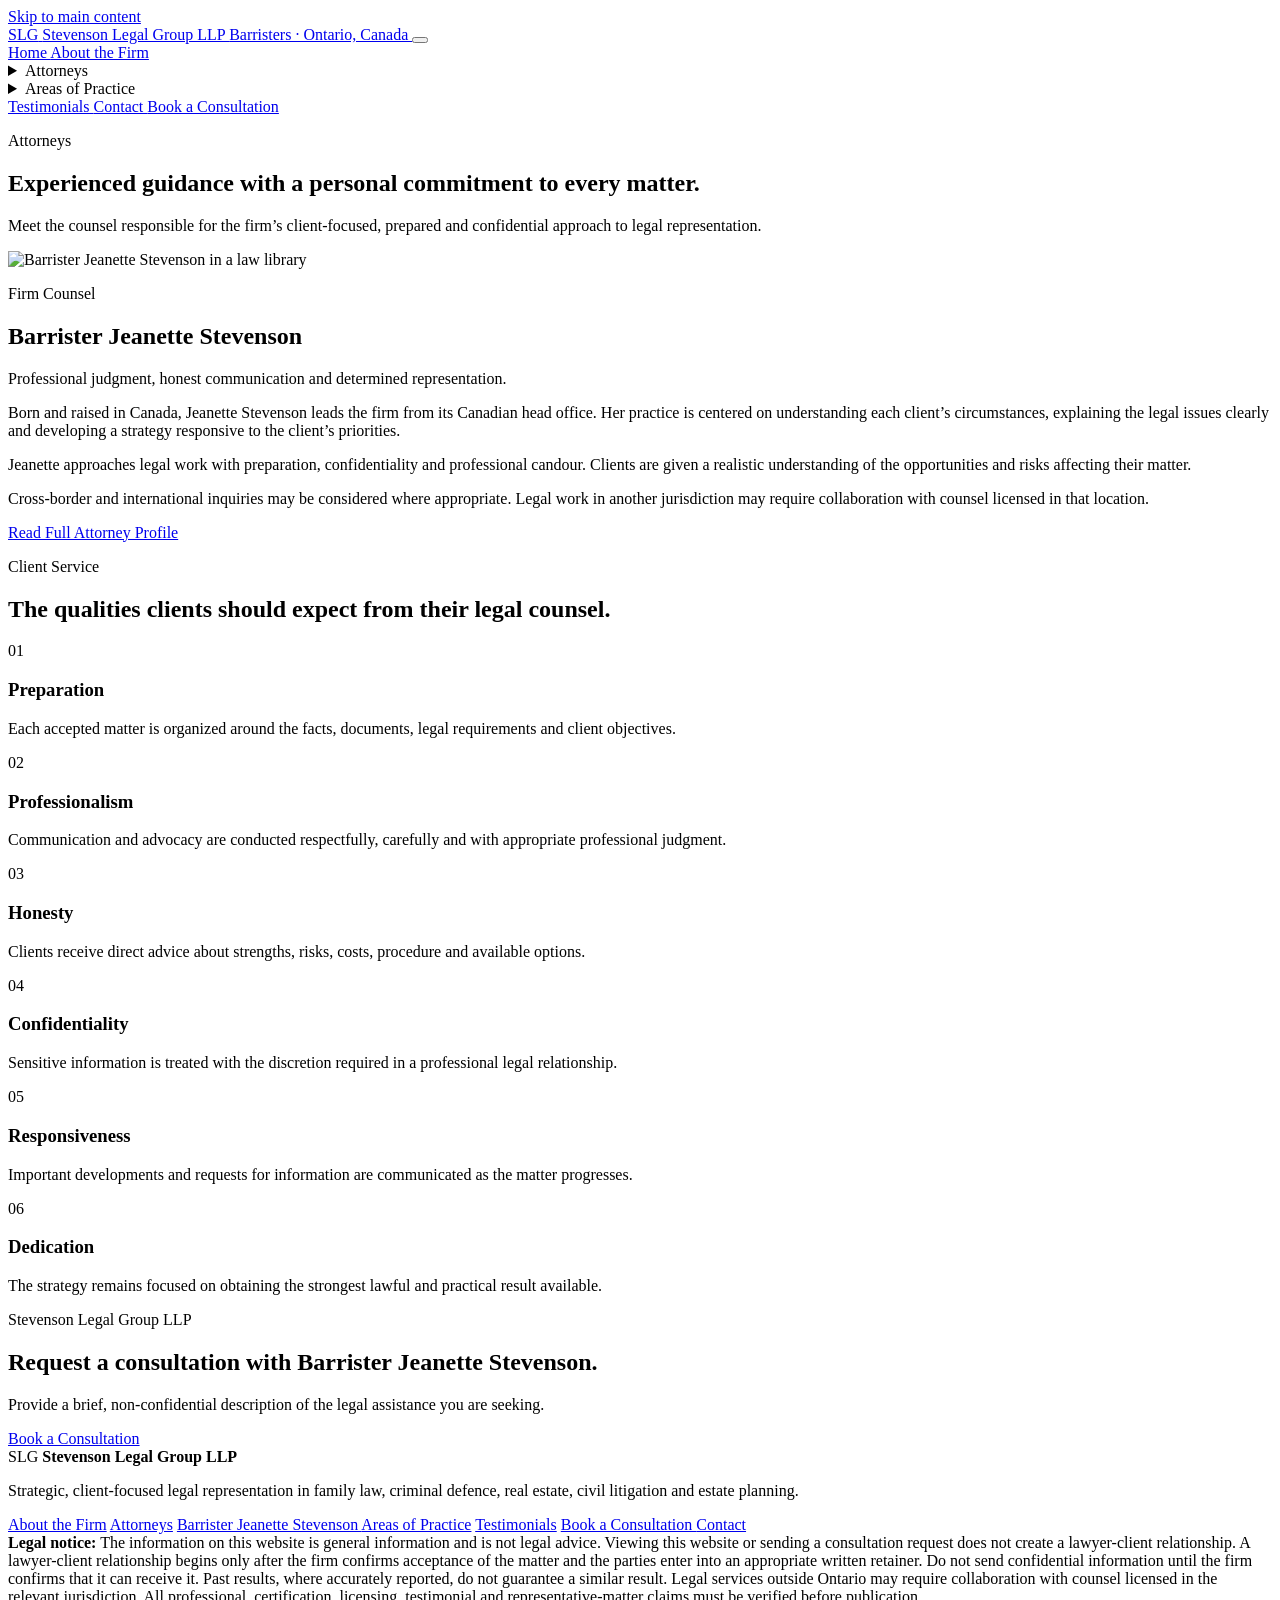
==== attorneys.html @ b1e8b7df "Add files via upload" ====
<!DOCTYPE html>
<html lang="en-CA">
<head>
    <meta charset="UTF-8">

    <meta
        name="viewport"
        content="width=device-width, initial-scale=1, viewport-fit=cover"
    >

    <meta
        name="description"
        content="Meet Barrister Jeanette Stevenson of Stevenson Legal Group LLP in Ontario, Canada."
    >

    <meta name="theme-color" content="#f4f1eb">

    <title>
        Attorneys | Stevenson Legal Group LLP
    </title>

    <link rel="preconnect" href="https://fonts.googleapis.com">
    <link
        rel="preconnect"
        href="https://fonts.gstatic.com"
        crossorigin
    >

    <link
        href="https://fonts.googleapis.com/css2?family=Libre+Baskerville:wght@400;700&family=Source+Sans+3:wght@400;500;600;700&display=swap"
        rel="stylesheet"
    >

    <link
        rel="stylesheet"
        href="assets/subpages.css"
    >

    <script
        src="assets/subpages.js"
        defer
    ></script>
</head>

<body data-page="attorneys">
    <a class="skip-link" href="#main-content">
        Skip to main content
    </a>

    
        <header class="site-header" id="top">
            <div class="container header-inner">
                <a
                    class="brand"
                    href="index.html#home"
                    aria-label="Stevenson Legal Group LLP home"
                >
                    <span class="brand-mark" aria-hidden="true">SLG</span>

                    <span class="brand-copy">
                        <span class="brand-name">
                            Stevenson Legal Group LLP
                        </span>

                        <span class="brand-type">
                            Barristers · Ontario, Canada
                        </span>
                    </span>
                </a>

                <button
                    class="menu-toggle"
                    type="button"
                    aria-label="Open navigation"
                    aria-controls="primary-navigation"
                    aria-expanded="false"
                >
                    <span
                        class="menu-toggle-lines"
                        aria-hidden="true"
                    ></span>
                </button>

                <nav
                    class="primary-nav"
                    id="primary-navigation"
                    aria-label="Primary navigation"
                >
                    <a
                        class="nav-link"
                        href="index.html#home"
                    >
                        Home
                    </a>

                    <a
                        class="nav-link"
                        href="about.html"
                        
                    >
                        About the Firm
                    </a>

                    <details
                        class="nav-dropdown is-active"
                    >
                        <summary>Attorneys</summary>

                        <div class="dropdown-menu">
                            <a href="attorneys.html">
                                Attorneys Overview
                            </a>

                            <a href="jeanette-stevenson.html">
                                Barrister Jeanette Stevenson
                            </a>
                        </div>
                    </details>

                    <details
                        class="nav-dropdown"
                    >
                        <summary>Areas of Practice</summary>

                        <div class="dropdown-menu dropdown-menu--wide">
                            <a href="practice-areas.html">
                                All Practice Areas
                            </a>

                            
                <a href="family-marriage-law.html">
                    Family &amp; Marriage Law
                </a>
            
                <a href="criminal-defence.html">
                    Criminal Defence
                </a>
            
                <a href="real-estate-property-law.html">
                    Real Estate &amp; Property Law
                </a>
            
                <a href="civil-litigation.html">
                    Civil Litigation
                </a>
            
                <a href="estate-planning.html">
                    Estate Planning
                </a>
            
                        </div>
                    </details>

                    <a
                        class="nav-link"
                        href="testimonials.html"
                        
                    >
                        Testimonials
                    </a>

                    <a
                        class="nav-link"
                        href="contact.html"
                        
                    >
                        Contact
                    </a>

                    <a
                        class="button header-cta"
                        href="consultation.html"
                    >
                        Book a Consultation
                    </a>
                </nav>
            </div>
        </header>
    

    <main id="main-content">
        <section
            class="subhero"
            style="--hero-image: url('assets/jeanette-desk.jpg');"
        >
            <div class="subhero-overlay" aria-hidden="true"></div>

            <div class="container subhero-inner">
                <div class="subhero-content">
                    <p class="hero-eyebrow">
                        Attorneys
                    </p>

                    <h1>Experienced guidance with a personal commitment to every matter.</h1>

                    <p class="subhero-intro">
                        Meet the counsel responsible for the firm’s client-focused, prepared and confidential approach to legal representation.
                    </p>
                </div>
            </div>
        </section>

        
        <section class="section section--light">
            <div class="container attorney-overview">
                <div class="attorney-overview-image reveal">
                    <img
                        src="assets/jeanette-library.jpg"
                        alt="Barrister Jeanette Stevenson in a law library"
                    >
                </div>

                <article class="prose attorney-overview-copy reveal">
                    <p class="eyebrow">Firm Counsel</p>

                    <h2 class="section-title">
                        Barrister Jeanette Stevenson
                    </h2>

                    <p class="lead">
                        Professional judgment, honest communication and
                        determined representation.
                    </p>

                    <p>
                        Born and raised in Canada, Jeanette Stevenson leads the
                        firm from its Canadian head office. Her practice is
                        centered on understanding each client’s circumstances,
                        explaining the legal issues clearly and developing a
                        strategy responsive to the client’s priorities.
                    </p>

                    <p>
                        Jeanette approaches legal work with preparation,
                        confidentiality and professional candour. Clients are
                        given a realistic understanding of the opportunities and
                        risks affecting their matter.
                    </p>

                    <p>
                        Cross-border and international inquiries may be considered
                        where appropriate. Legal work in another jurisdiction may
                        require collaboration with counsel licensed in that
                        location.
                    </p>

                    <a
                        class="button"
                        href="jeanette-stevenson.html"
                    >
                        Read Full Attorney Profile
                    </a>
                </article>
            </div>
        </section>

        <section class="section section--white">
            <div class="container">
                <div class="section-heading reveal">
                    <p class="eyebrow">Client Service</p>

                    <h2 class="section-title">
                        The qualities clients should expect from their legal counsel.
                    </h2>
                </div>

                
        <div class="feature-grid">
            
                        <article class="feature-card reveal">
                            <span class="feature-number">
                                01
                            </span>

                            <h3>Preparation</h3>

                            <p>Each accepted matter is organized around the facts, documents, legal requirements and client objectives.</p>
                        </article>
                    
                        <article class="feature-card reveal">
                            <span class="feature-number">
                                02
                            </span>

                            <h3>Professionalism</h3>

                            <p>Communication and advocacy are conducted respectfully, carefully and with appropriate professional judgment.</p>
                        </article>
                    
                        <article class="feature-card reveal">
                            <span class="feature-number">
                                03
                            </span>

                            <h3>Honesty</h3>

                            <p>Clients receive direct advice about strengths, risks, costs, procedure and available options.</p>
                        </article>
                    
                        <article class="feature-card reveal">
                            <span class="feature-number">
                                04
                            </span>

                            <h3>Confidentiality</h3>

                            <p>Sensitive information is treated with the discretion required in a professional legal relationship.</p>
                        </article>
                    
                        <article class="feature-card reveal">
                            <span class="feature-number">
                                05
                            </span>

                            <h3>Responsiveness</h3>

                            <p>Important developments and requests for information are communicated as the matter progresses.</p>
                        </article>
                    
                        <article class="feature-card reveal">
                            <span class="feature-number">
                                06
                            </span>

                            <h3>Dedication</h3>

                            <p>The strategy remains focused on obtaining the strongest lawful and practical result available.</p>
                        </article>
                    
        </div>
    
            </div>
        </section>

        
        <section class="page-cta">
            <div class="container page-cta-inner">
                <div>
                    <p class="page-cta-label">
                        Stevenson Legal Group LLP
                    </p>

                    <h2>Request a consultation with Barrister Jeanette Stevenson.</h2>

                    <p>Provide a brief, non-confidential description of the legal assistance you are seeking.</p>
                </div>

                <a
                    class="button button--light"
                    href="consultation.html"
                >
                    Book a Consultation
                </a>
            </div>
        </section>
    
    
    </main>

    
        <footer class="site-footer">
            <div class="container">
                <div class="footer-top">
                    <div>
                        <div class="footer-brand">
                            <span
                                class="brand-mark"
                                aria-hidden="true"
                            >
                                SLG
                            </span>

                            <strong>
                                Stevenson Legal Group LLP
                            </strong>
                        </div>

                        <p class="footer-description">
                            Strategic, client-focused legal representation in
                            family law, criminal defence, real estate, civil
                            litigation and estate planning.
                        </p>
                    </div>

                    <nav
                        class="footer-links"
                        aria-label="Footer navigation"
                    >
                        <a href="about.html">About the Firm</a>
                        <a href="attorneys.html">Attorneys</a>
                        <a href="jeanette-stevenson.html">
                            Barrister Jeanette Stevenson
                        </a>
                        <a href="practice-areas.html">Areas of Practice</a>
                        <a href="testimonials.html">Testimonials</a>
                        <a href="consultation.html">
                            Book a Consultation
                        </a>
                        <a href="contact.html">Contact</a>
                    </nav>
                </div>

                <div class="footer-disclaimer">
                    <strong>Legal notice:</strong>
                    The information on this website is general information and
                    is not legal advice. Viewing this website or sending a
                    consultation request does not create a lawyer-client
                    relationship. A lawyer-client relationship begins only
                    after the firm confirms acceptance of the matter and the
                    parties enter into an appropriate written retainer. Do not
                    send confidential information until the firm confirms that
                    it can receive it. Past results, where accurately reported,
                    do not guarantee a similar result. Legal services outside
                    Ontario may require collaboration with counsel licensed in
                    the relevant jurisdiction. All professional,
                    certification, licensing, testimonial and
                    representative-matter claims must be verified before
                    publication.
                </div>

                <div class="footer-bottom">
                    <span>
                        © <span data-current-year></span>
                        Stevenson Legal Group LLP. All rights reserved.
                    </span>

                    <a class="back-to-top" href="#top">
                        Back to top ↑
                    </a>
                </div>
            </div>
        </footer>

        <div
            class="toast"
            id="toast"
            role="status"
            aria-live="polite"
            aria-atomic="true"
        ></div>
    
</body>
</html>
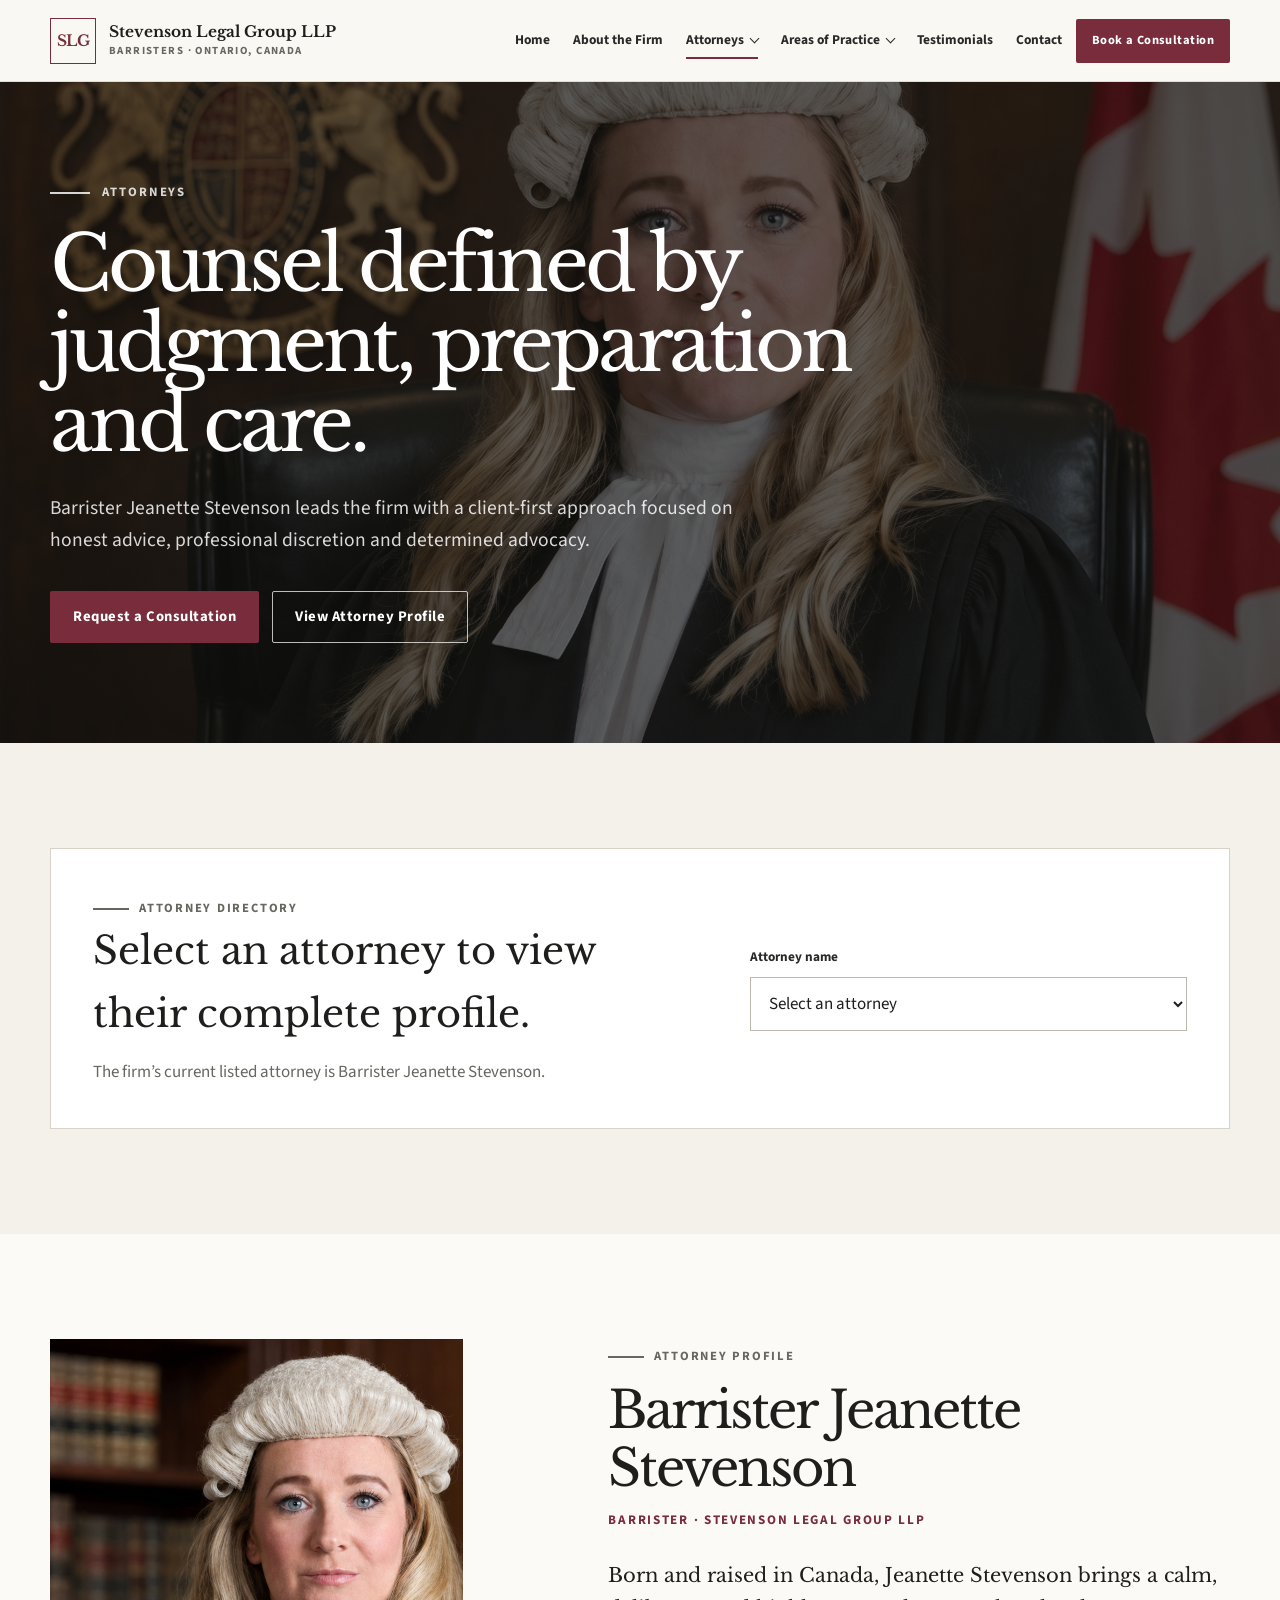
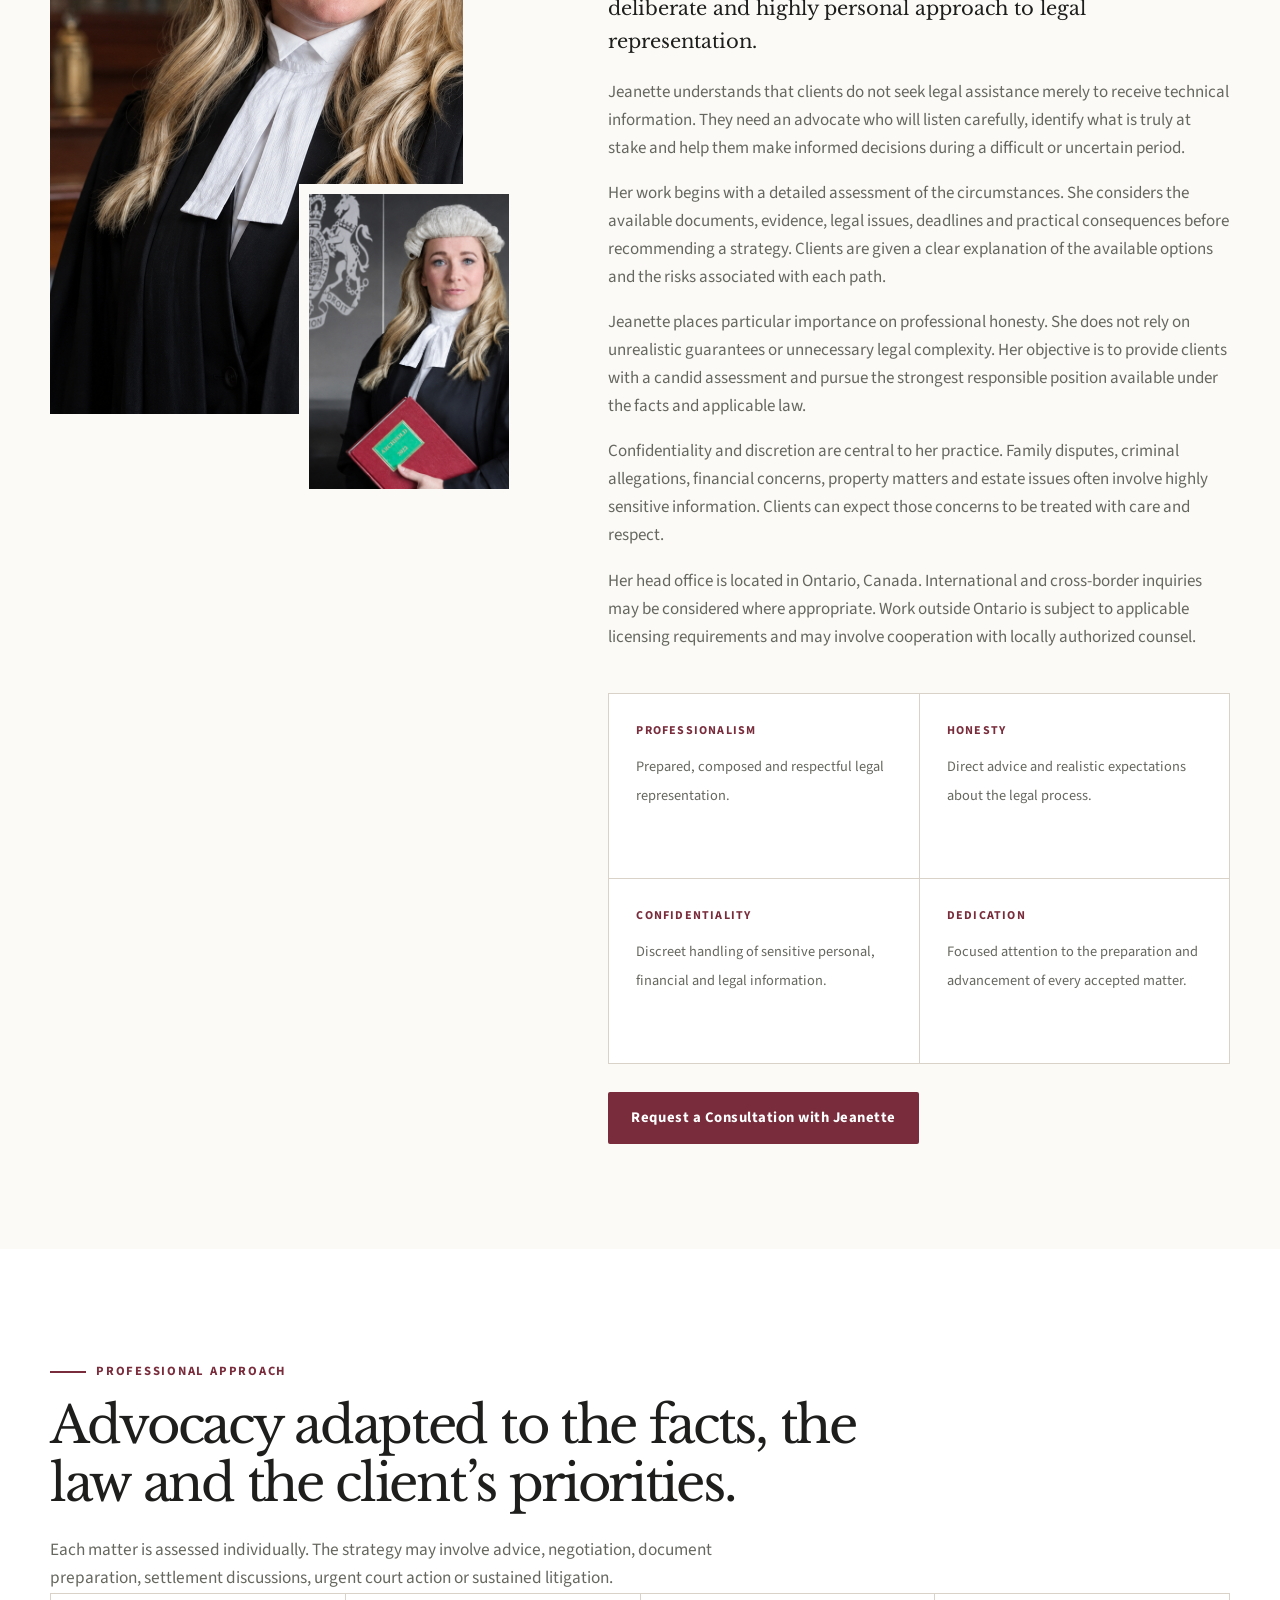
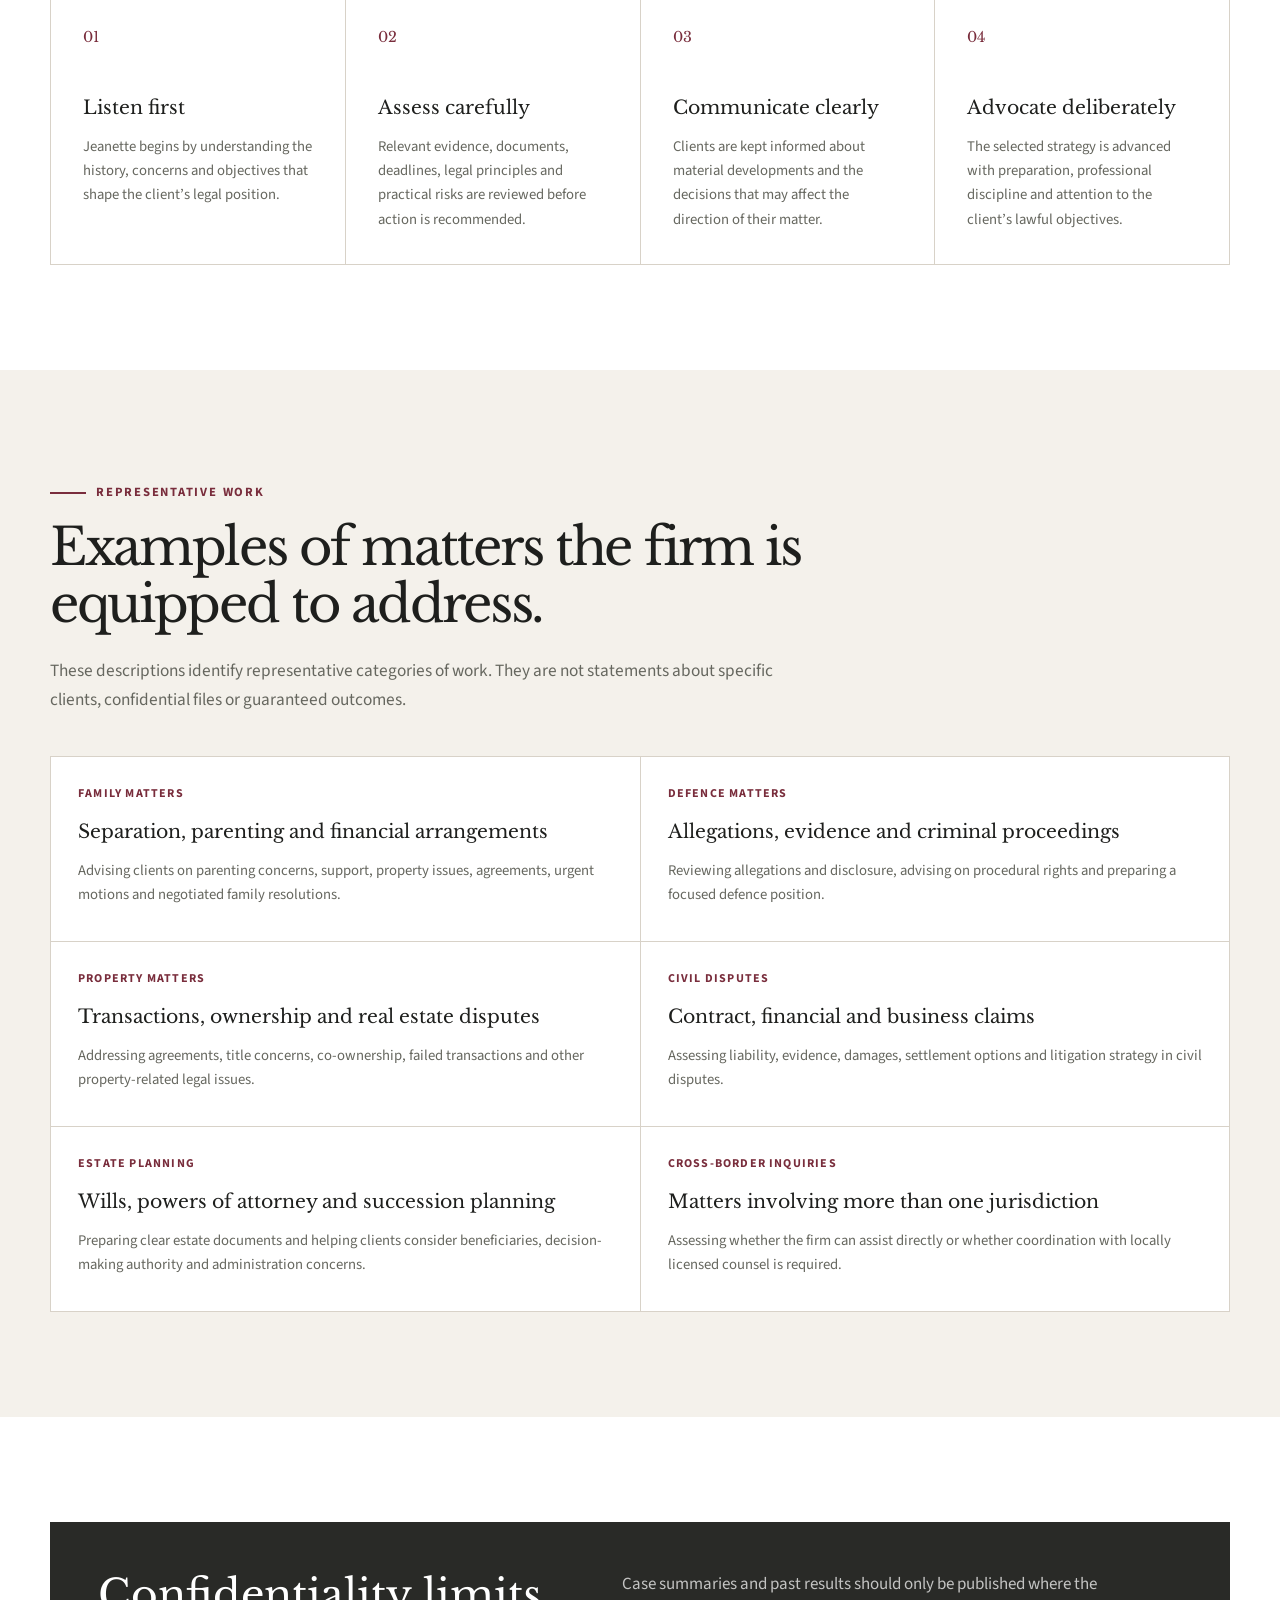
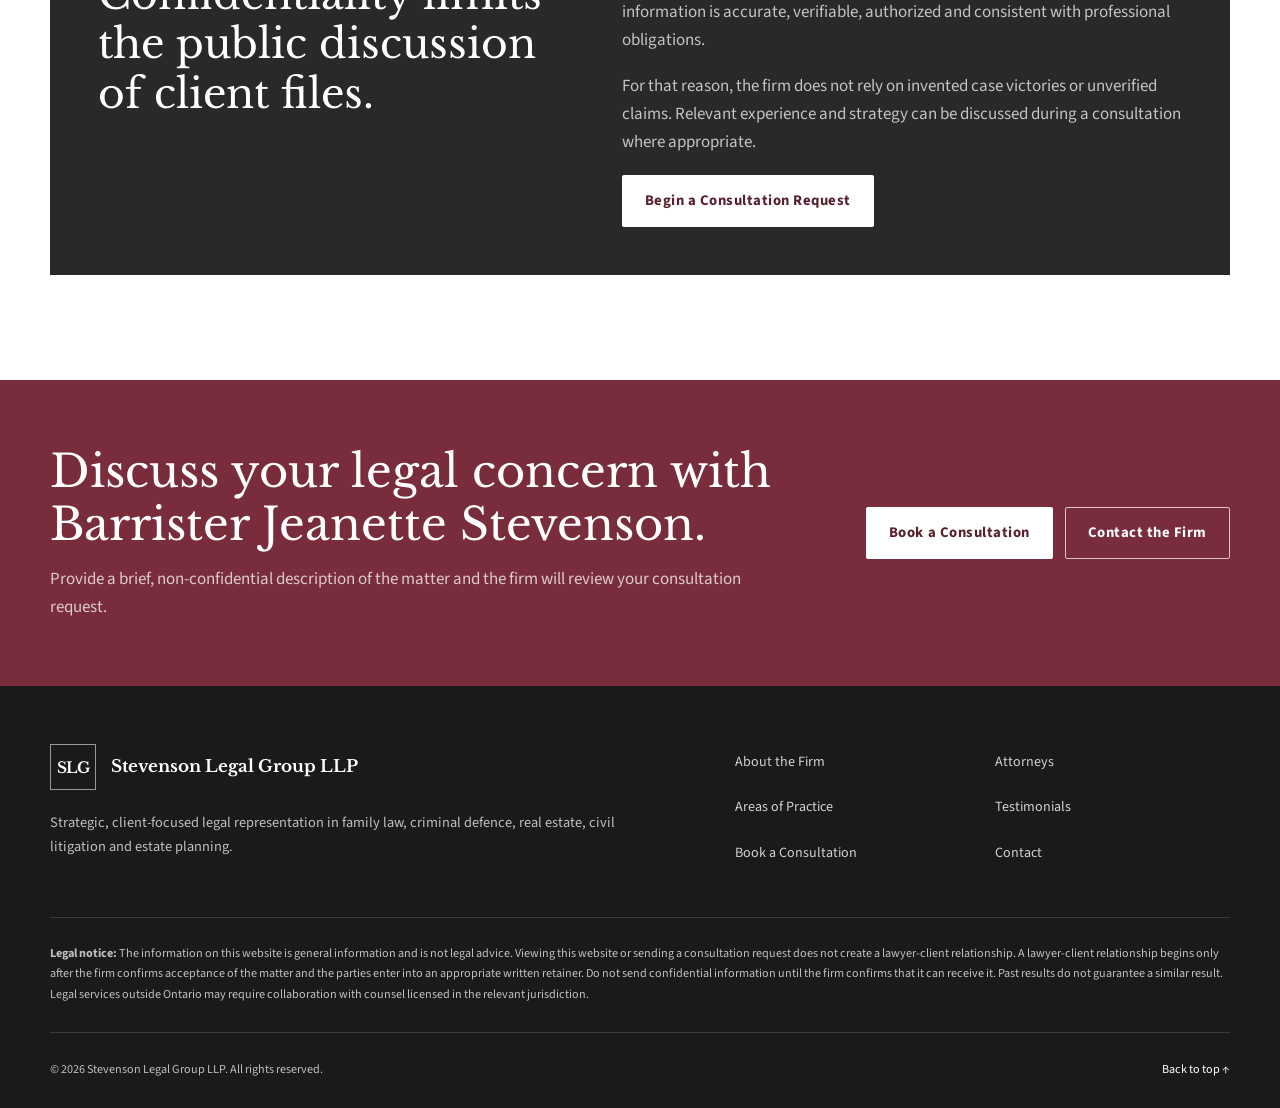
==== commit 0e290785: "Add files via upload" ====
--- a/attorneys.html
+++ b/attorneys.html
@@ -1,443 +1,484 @@
-<!DOCTYPE html>
-<html lang="en-CA">
-<head>
-    <meta charset="UTF-8">
-
-    <meta
-        name="viewport"
-        content="width=device-width, initial-scale=1, viewport-fit=cover"
-    >
-
-    <meta
-        name="description"
-        content="Meet Barrister Jeanette Stevenson of Stevenson Legal Group LLP in Ontario, Canada."
-    >
-
-    <meta name="theme-color" content="#f4f1eb">
-
-    <title>
-        Attorneys | Stevenson Legal Group LLP
-    </title>
-
-    <link rel="preconnect" href="https://fonts.googleapis.com">
-    <link
-        rel="preconnect"
-        href="https://fonts.gstatic.com"
-        crossorigin
-    >
-
-    <link
-        href="https://fonts.googleapis.com/css2?family=Libre+Baskerville:wght@400;700&family=Source+Sans+3:wght@400;500;600;700&display=swap"
-        rel="stylesheet"
-    >
-
-    <link
-        rel="stylesheet"
-        href="assets/subpages.css"
-    >
-
-    <script
-        src="assets/subpages.js"
-        defer
-    ></script>
-</head>
-
-<body data-page="attorneys">
-    <a class="skip-link" href="#main-content">
-        Skip to main content
-    </a>
-
-    
-        <header class="site-header" id="top">
-            <div class="container header-inner">
-                <a
-                    class="brand"
-                    href="index.html#home"
-                    aria-label="Stevenson Legal Group LLP home"
-                >
-                    <span class="brand-mark" aria-hidden="true">SLG</span>
-
-                    <span class="brand-copy">
-                        <span class="brand-name">
-                            Stevenson Legal Group LLP
-                        </span>
-
-                        <span class="brand-type">
-                            Barristers · Ontario, Canada
-                        </span>
-                    </span>
-                </a>
-
-                <button
-                    class="menu-toggle"
-                    type="button"
-                    aria-label="Open navigation"
-                    aria-controls="primary-navigation"
-                    aria-expanded="false"
-                >
-                    <span
-                        class="menu-toggle-lines"
-                        aria-hidden="true"
-                    ></span>
-                </button>
-
-                <nav
-                    class="primary-nav"
-                    id="primary-navigation"
-                    aria-label="Primary navigation"
-                >
-                    <a
-                        class="nav-link"
-                        href="index.html#home"
-                    >
-                        Home
-                    </a>
-
-                    <a
-                        class="nav-link"
-                        href="about.html"
-                        
-                    >
-                        About the Firm
-                    </a>
-
-                    <details
-                        class="nav-dropdown is-active"
-                    >
-                        <summary>Attorneys</summary>
-
-                        <div class="dropdown-menu">
-                            <a href="attorneys.html">
-                                Attorneys Overview
-                            </a>
-
-                            <a href="jeanette-stevenson.html">
-                                Barrister Jeanette Stevenson
-                            </a>
-                        </div>
-                    </details>
-
-                    <details
-                        class="nav-dropdown"
-                    >
-                        <summary>Areas of Practice</summary>
-
-                        <div class="dropdown-menu dropdown-menu--wide">
-                            <a href="practice-areas.html">
-                                All Practice Areas
-                            </a>
-
-                            
-                <a href="family-marriage-law.html">
-                    Family &amp; Marriage Law
-                </a>
-            
-                <a href="criminal-defence.html">
-                    Criminal Defence
-                </a>
-            
-                <a href="real-estate-property-law.html">
-                    Real Estate &amp; Property Law
-                </a>
-            
-                <a href="civil-litigation.html">
-                    Civil Litigation
-                </a>
-            
-                <a href="estate-planning.html">
-                    Estate Planning
-                </a>
-            
-                        </div>
-                    </details>
-
-                    <a
-                        class="nav-link"
-                        href="testimonials.html"
-                        
-                    >
-                        Testimonials
-                    </a>
-
-                    <a
-                        class="nav-link"
-                        href="contact.html"
-                        
-                    >
-                        Contact
-                    </a>
-
-                    <a
-                        class="button header-cta"
-                        href="consultation.html"
-                    >
-                        Book a Consultation
-                    </a>
-                </nav>
-            </div>
-        </header>
-    
-
-    <main id="main-content">
-        <section
-            class="subhero"
-            style="--hero-image: url('assets/jeanette-desk.jpg');"
-        >
-            <div class="subhero-overlay" aria-hidden="true"></div>
-
-            <div class="container subhero-inner">
-                <div class="subhero-content">
-                    <p class="hero-eyebrow">
-                        Attorneys
-                    </p>
-
-                    <h1>Experienced guidance with a personal commitment to every matter.</h1>
-
-                    <p class="subhero-intro">
-                        Meet the counsel responsible for the firm’s client-focused, prepared and confidential approach to legal representation.
-                    </p>
-                </div>
-            </div>
-        </section>
-
-        
-        <section class="section section--light">
-            <div class="container attorney-overview">
-                <div class="attorney-overview-image reveal">
-                    <img
-                        src="assets/jeanette-library.jpg"
-                        alt="Barrister Jeanette Stevenson in a law library"
-                    >
-                </div>
-
-                <article class="prose attorney-overview-copy reveal">
-                    <p class="eyebrow">Firm Counsel</p>
-
-                    <h2 class="section-title">
-                        Barrister Jeanette Stevenson
-                    </h2>
-
-                    <p class="lead">
-                        Professional judgment, honest communication and
-                        determined representation.
-                    </p>
-
-                    <p>
-                        Born and raised in Canada, Jeanette Stevenson leads the
-                        firm from its Canadian head office. Her practice is
-                        centered on understanding each client’s circumstances,
-                        explaining the legal issues clearly and developing a
-                        strategy responsive to the client’s priorities.
-                    </p>
-
-                    <p>
-                        Jeanette approaches legal work with preparation,
-                        confidentiality and professional candour. Clients are
-                        given a realistic understanding of the opportunities and
-                        risks affecting their matter.
-                    </p>
-
-                    <p>
-                        Cross-border and international inquiries may be considered
-                        where appropriate. Legal work in another jurisdiction may
-                        require collaboration with counsel licensed in that
-                        location.
-                    </p>
-
-                    <a
-                        class="button"
-                        href="jeanette-stevenson.html"
-                    >
-                        Read Full Attorney Profile
-                    </a>
-                </article>
-            </div>
-        </section>
-
-        <section class="section section--white">
-            <div class="container">
-                <div class="section-heading reveal">
-                    <p class="eyebrow">Client Service</p>
-
-                    <h2 class="section-title">
-                        The qualities clients should expect from their legal counsel.
-                    </h2>
-                </div>
-
-                
-        <div class="feature-grid">
-            
-                        <article class="feature-card reveal">
-                            <span class="feature-number">
-                                01
-                            </span>
-
-                            <h3>Preparation</h3>
-
-                            <p>Each accepted matter is organized around the facts, documents, legal requirements and client objectives.</p>
-                        </article>
-                    
-                        <article class="feature-card reveal">
-                            <span class="feature-number">
-                                02
-                            </span>
-
-                            <h3>Professionalism</h3>
-
-                            <p>Communication and advocacy are conducted respectfully, carefully and with appropriate professional judgment.</p>
-                        </article>
-                    
-                        <article class="feature-card reveal">
-                            <span class="feature-number">
-                                03
-                            </span>
-
-                            <h3>Honesty</h3>
-
-                            <p>Clients receive direct advice about strengths, risks, costs, procedure and available options.</p>
-                        </article>
-                    
-                        <article class="feature-card reveal">
-                            <span class="feature-number">
-                                04
-                            </span>
-
-                            <h3>Confidentiality</h3>
-
-                            <p>Sensitive information is treated with the discretion required in a professional legal relationship.</p>
-                        </article>
-                    
-                        <article class="feature-card reveal">
-                            <span class="feature-number">
-                                05
-                            </span>
-
-                            <h3>Responsiveness</h3>
-
-                            <p>Important developments and requests for information are communicated as the matter progresses.</p>
-                        </article>
-                    
-                        <article class="feature-card reveal">
-                            <span class="feature-number">
-                                06
-                            </span>
-
-                            <h3>Dedication</h3>
-
-                            <p>The strategy remains focused on obtaining the strongest lawful and practical result available.</p>
-                        </article>
-                    
-        </div>
-    
-            </div>
-        </section>
-
-        
-        <section class="page-cta">
-            <div class="container page-cta-inner">
-                <div>
-                    <p class="page-cta-label">
-                        Stevenson Legal Group LLP
-                    </p>
-
-                    <h2>Request a consultation with Barrister Jeanette Stevenson.</h2>
-
-                    <p>Provide a brief, non-confidential description of the legal assistance you are seeking.</p>
-                </div>
-
-                <a
-                    class="button button--light"
-                    href="consultation.html"
-                >
-                    Book a Consultation
-                </a>
-            </div>
-        </section>
-    
-    
-    </main>
-
-    
-        <footer class="site-footer">
-            <div class="container">
-                <div class="footer-top">
-                    <div>
-                        <div class="footer-brand">
-                            <span
-                                class="brand-mark"
-                                aria-hidden="true"
-                            >
-                                SLG
-                            </span>
-
-                            <strong>
-                                Stevenson Legal Group LLP
-                            </strong>
-                        </div>
-
-                        <p class="footer-description">
-                            Strategic, client-focused legal representation in
-                            family law, criminal defence, real estate, civil
-                            litigation and estate planning.
-                        </p>
-                    </div>
-
-                    <nav
-                        class="footer-links"
-                        aria-label="Footer navigation"
-                    >
-                        <a href="about.html">About the Firm</a>
-                        <a href="attorneys.html">Attorneys</a>
-                        <a href="jeanette-stevenson.html">
-                            Barrister Jeanette Stevenson
-                        </a>
-                        <a href="practice-areas.html">Areas of Practice</a>
-                        <a href="testimonials.html">Testimonials</a>
-                        <a href="consultation.html">
-                            Book a Consultation
-                        </a>
-                        <a href="contact.html">Contact</a>
-                    </nav>
-                </div>
-
-                <div class="footer-disclaimer">
-                    <strong>Legal notice:</strong>
-                    The information on this website is general information and
-                    is not legal advice. Viewing this website or sending a
-                    consultation request does not create a lawyer-client
-                    relationship. A lawyer-client relationship begins only
-                    after the firm confirms acceptance of the matter and the
-                    parties enter into an appropriate written retainer. Do not
-                    send confidential information until the firm confirms that
-                    it can receive it. Past results, where accurately reported,
-                    do not guarantee a similar result. Legal services outside
-                    Ontario may require collaboration with counsel licensed in
-                    the relevant jurisdiction. All professional,
-                    certification, licensing, testimonial and
-                    representative-matter claims must be verified before
-                    publication.
-                </div>
-
-                <div class="footer-bottom">
-                    <span>
-                        © <span data-current-year></span>
-                        Stevenson Legal Group LLP. All rights reserved.
-                    </span>
-
-                    <a class="back-to-top" href="#top">
-                        Back to top ↑
-                    </a>
-                </div>
-            </div>
-        </footer>
-
-        <div
-            class="toast"
-            id="toast"
-            role="status"
-            aria-live="polite"
-            aria-atomic="true"
-        ></div>
-    
-</body>
-</html>
+<!DOCTYPE html>
+<html lang="en-CA">
+<head>
+    <meta charset="UTF-8">
+
+    <meta
+        name="viewport"
+        content="width=device-width, initial-scale=1, viewport-fit=cover"
+    >
+
+    <meta
+        name="description"
+        content="Learn about Barrister Jeanette Stevenson, her professional approach and her work through Stevenson Legal Group LLP."
+    >
+
+    <meta name="theme-color" content="#f4f1eb">
+
+    <title>
+        Attorneys | Stevenson Legal Group LLP
+    </title>
+
+    <link rel="preconnect" href="https://fonts.googleapis.com">
+    <link rel="preconnect" href="https://fonts.gstatic.com" crossorigin>
+
+    <link
+        href="https://fonts.googleapis.com/css2?family=Libre+Baskerville:wght@400;700&family=Source+Sans+3:wght@400;500;600;700&display=swap"
+        rel="stylesheet"
+    >
+
+    <link rel="stylesheet" href="assets/pages.css">
+    <script src="assets/pages.js" defer></script>
+</head>
+
+<body>
+    <a class="skip-link" href="#main-content">
+        Skip to main content
+    </a>
+
+    <site-header active="attorneys"></site-header>
+
+    <main id="main-content">
+        <section
+            class="page-hero page-hero--attorneys"
+            aria-labelledby="page-title"
+        >
+            <div class="container page-hero__inner">
+                <div class="page-hero__content">
+                    <p class="page-hero__kicker">
+                        Attorneys
+                    </p>
+
+                    <h1 id="page-title">
+                        Counsel defined by judgment, preparation and care.
+                    </h1>
+
+                    <p class="page-hero__description">
+                        Barrister Jeanette Stevenson leads the firm with a
+                        client-first approach focused on honest advice,
+                        professional discretion and determined advocacy.
+                    </p>
+
+                    <div class="page-hero__actions">
+                        <a
+                            class="button"
+                            href="consultation.html"
+                        >
+                            Request a Consultation
+                        </a>
+
+                        <a
+                            class="button button--outline"
+                            href="#jeanette-stevenson"
+                        >
+                            View Attorney Profile
+                        </a>
+                    </div>
+                </div>
+            </div>
+        </section>
+
+        <section class="section section--paper">
+            <div class="container">
+                <div class="directory-panel reveal">
+                    <div>
+                        <p class="eyebrow">Attorney Directory</p>
+
+                        <h2>
+                            Select an attorney to view their complete profile.
+                        </h2>
+
+                        <p>
+                            The firm’s current listed attorney is Barrister
+                            Jeanette Stevenson.
+                        </p>
+                    </div>
+
+                    <div class="directory-field">
+                        <label for="attorney-directory">
+                            Attorney name
+                        </label>
+
+                        <select id="attorney-directory">
+                            <option value="">
+                                Select an attorney
+                            </option>
+
+                            <option value="#jeanette-stevenson">
+                                Barrister Jeanette Stevenson
+                            </option>
+                        </select>
+                    </div>
+                </div>
+            </div>
+        </section>
+
+        <section
+            class="section section--light"
+            id="jeanette-stevenson"
+        >
+            <div class="container attorney-profile">
+                <div class="attorney-portrait reveal">
+                    <img
+                        class="attorney-portrait__main"
+                        src="assets/jeanette-library.jpg"
+                        alt="Barrister Jeanette Stevenson in a law library"
+                    >
+
+                    <img
+                        class="attorney-portrait__secondary"
+                        src="assets/jeanette-archbold.jpg"
+                        alt="Barrister Jeanette Stevenson holding a legal reference book"
+                        loading="lazy"
+                    >
+                </div>
+
+                <article class="attorney-copy reveal">
+                    <p class="eyebrow">Attorney Profile</p>
+
+                    <h2 class="attorney-name">
+                        Barrister Jeanette Stevenson
+                    </h2>
+
+                    <span class="attorney-title">
+                        Barrister · Stevenson Legal Group LLP
+                    </span>
+
+                    <p class="lead">
+                        Born and raised in Canada, Jeanette Stevenson brings a
+                        calm, deliberate and highly personal approach to legal
+                        representation.
+                    </p>
+
+                    <p>
+                        Jeanette understands that clients do not seek legal
+                        assistance merely to receive technical information.
+                        They need an advocate who will listen carefully,
+                        identify what is truly at stake and help them make
+                        informed decisions during a difficult or uncertain
+                        period.
+                    </p>
+
+                    <p>
+                        Her work begins with a detailed assessment of the
+                        circumstances. She considers the available documents,
+                        evidence, legal issues, deadlines and practical
+                        consequences before recommending a strategy. Clients
+                        are given a clear explanation of the available options
+                        and the risks associated with each path.
+                    </p>
+
+                    <p>
+                        Jeanette places particular importance on professional
+                        honesty. She does not rely on unrealistic guarantees
+                        or unnecessary legal complexity. Her objective is to
+                        provide clients with a candid assessment and pursue
+                        the strongest responsible position available under
+                        the facts and applicable law.
+                    </p>
+
+                    <p>
+                        Confidentiality and discretion are central to her
+                        practice. Family disputes, criminal allegations,
+                        financial concerns, property matters and estate issues
+                        often involve highly sensitive information. Clients
+                        can expect those concerns to be treated with care and
+                        respect.
+                    </p>
+
+                    <p>
+                        Her head office is located in Ontario, Canada.
+                        International and cross-border inquiries may be
+                        considered where appropriate. Work outside Ontario is
+                        subject to applicable licensing requirements and may
+                        involve cooperation with locally authorized counsel.
+                    </p>
+
+                    <div class="value-grid">
+                        <div class="value-card">
+                            <strong>Professionalism</strong>
+
+                            <span>
+                                Prepared, composed and respectful legal
+                                representation.
+                            </span>
+                        </div>
+
+                        <div class="value-card">
+                            <strong>Honesty</strong>
+
+                            <span>
+                                Direct advice and realistic expectations about
+                                the legal process.
+                            </span>
+                        </div>
+
+                        <div class="value-card">
+                            <strong>Confidentiality</strong>
+
+                            <span>
+                                Discreet handling of sensitive personal,
+                                financial and legal information.
+                            </span>
+                        </div>
+
+                        <div class="value-card">
+                            <strong>Dedication</strong>
+
+                            <span>
+                                Focused attention to the preparation and
+                                advancement of every accepted matter.
+                            </span>
+                        </div>
+                    </div>
+
+                    <a
+                        class="button"
+                        href="consultation.html"
+                    >
+                        Request a Consultation with Jeanette
+                    </a>
+                </article>
+            </div>
+        </section>
+
+        <section class="section section--white">
+            <div class="container">
+                <p class="eyebrow">Professional Approach</p>
+
+                <h2 class="section-title">
+                    Advocacy adapted to the facts, the law and the client’s
+                    priorities.
+                </h2>
+
+                <p class="section-intro">
+                    Each matter is assessed individually. The strategy may
+                    involve advice, negotiation, document preparation,
+                    settlement discussions, urgent court action or sustained
+                    litigation.
+                </p>
+
+                <div class="feature-grid">
+                    <article class="feature-card reveal">
+                        <span class="feature-card__number">01</span>
+
+                        <h3>Listen first</h3>
+
+                        <p>
+                            Jeanette begins by understanding the history,
+                            concerns and objectives that shape the client’s
+                            legal position.
+                        </p>
+                    </article>
+
+                    <article class="feature-card reveal">
+                        <span class="feature-card__number">02</span>
+
+                        <h3>Assess carefully</h3>
+
+                        <p>
+                            Relevant evidence, documents, deadlines, legal
+                            principles and practical risks are reviewed before
+                            action is recommended.
+                        </p>
+                    </article>
+
+                    <article class="feature-card reveal">
+                        <span class="feature-card__number">03</span>
+
+                        <h3>Communicate clearly</h3>
+
+                        <p>
+                            Clients are kept informed about material
+                            developments and the decisions that may affect the
+                            direction of their matter.
+                        </p>
+                    </article>
+
+                    <article class="feature-card reveal">
+                        <span class="feature-card__number">04</span>
+
+                        <h3>Advocate deliberately</h3>
+
+                        <p>
+                            The selected strategy is advanced with preparation,
+                            professional discipline and attention to the
+                            client’s lawful objectives.
+                        </p>
+                    </article>
+                </div>
+            </div>
+        </section>
+
+        <section class="section section--paper">
+            <div class="container">
+                <p class="eyebrow">Representative Work</p>
+
+                <h2 class="section-title">
+                    Examples of matters the firm is equipped to address.
+                </h2>
+
+                <p class="section-intro">
+                    These descriptions identify representative categories of
+                    work. They are not statements about specific clients,
+                    confidential files or guaranteed outcomes.
+                </p>
+
+                <div class="matter-grid">
+                    <article class="matter-card reveal">
+                        <span>Family Matters</span>
+
+                        <h3>
+                            Separation, parenting and financial arrangements
+                        </h3>
+
+                        <p>
+                            Advising clients on parenting concerns, support,
+                            property issues, agreements, urgent motions and
+                            negotiated family resolutions.
+                        </p>
+                    </article>
+
+                    <article class="matter-card reveal">
+                        <span>Defence Matters</span>
+
+                        <h3>
+                            Allegations, evidence and criminal proceedings
+                        </h3>
+
+                        <p>
+                            Reviewing allegations and disclosure, advising on
+                            procedural rights and preparing a focused defence
+                            position.
+                        </p>
+                    </article>
+
+                    <article class="matter-card reveal">
+                        <span>Property Matters</span>
+
+                        <h3>
+                            Transactions, ownership and real estate disputes
+                        </h3>
+
+                        <p>
+                            Addressing agreements, title concerns,
+                            co-ownership, failed transactions and other
+                            property-related legal issues.
+                        </p>
+                    </article>
+
+                    <article class="matter-card reveal">
+                        <span>Civil Disputes</span>
+
+                        <h3>
+                            Contract, financial and business claims
+                        </h3>
+
+                        <p>
+                            Assessing liability, evidence, damages, settlement
+                            options and litigation strategy in civil disputes.
+                        </p>
+                    </article>
+
+                    <article class="matter-card reveal">
+                        <span>Estate Planning</span>
+
+                        <h3>
+                            Wills, powers of attorney and succession planning
+                        </h3>
+
+                        <p>
+                            Preparing clear estate documents and helping
+                            clients consider beneficiaries, decision-making
+                            authority and administration concerns.
+                        </p>
+                    </article>
+
+                    <article class="matter-card reveal">
+                        <span>Cross-Border Inquiries</span>
+
+                        <h3>
+                            Matters involving more than one jurisdiction
+                        </h3>
+
+                        <p>
+                            Assessing whether the firm can assist directly or
+                            whether coordination with locally licensed counsel
+                            is required.
+                        </p>
+                    </article>
+                </div>
+            </div>
+        </section>
+
+        <section class="section section--white">
+            <div class="container">
+                <div class="professional-note reveal">
+                    <h2>
+                        Confidentiality limits the public discussion of client
+                        files.
+                    </h2>
+
+                    <div>
+                        <p>
+                            Case summaries and past results should only be
+                            published where the information is accurate,
+                            verifiable, authorized and consistent with
+                            professional obligations.
+                        </p>
+
+                        <p>
+                            For that reason, the firm does not rely on
+                            invented case victories or unverified claims.
+                            Relevant experience and strategy can be discussed
+                            during a consultation where appropriate.
+                        </p>
+
+                        <a
+                            class="button button--light"
+                            href="consultation.html"
+                        >
+                            Begin a Consultation Request
+                        </a>
+                    </div>
+                </div>
+            </div>
+        </section>
+
+        <section class="section page-cta">
+            <div class="container page-cta__layout">
+                <div>
+                    <h2>
+                        Discuss your legal concern with Barrister Jeanette
+                        Stevenson.
+                    </h2>
+
+                    <p>
+                        Provide a brief, non-confidential description of the
+                        matter and the firm will review your consultation
+                        request.
+                    </p>
+                </div>
+
+                <div class="page-cta__actions">
+                    <a
+                        class="button button--light"
+                        href="consultation.html"
+                    >
+                        Book a Consultation
+                    </a>
+
+                    <a
+                        class="button button--outline"
+                        href="contact.html"
+                    >
+                        Contact the Firm
+                    </a>
+                </div>
+            </div>
+        </section>
+    </main>
+
+    <site-footer></site-footer>
+</body>
+</html>
--- a/assets/pages.css
+++ b/assets/pages.css
@@ -0,0 +1,2375 @@
+:root {
+    --paper: #f4f1eb;
+    --paper-light: #fbfaf7;
+    --white: #ffffff;
+    --ink: #1e1f1d;
+    --charcoal: #292a27;
+    --charcoal-soft: #383935;
+    --muted: #66675f;
+    --stone: #d8d2c8;
+    --stone-light: #e9e4dc;
+    --burgundy: #792d3c;
+    --burgundy-dark: #58202c;
+    --focus: #b34b5f;
+    --header-height: 82px;
+    --container: 1180px;
+    --serif: "Libre Baskerville", Georgia, serif;
+    --sans: "Source Sans 3", Arial, sans-serif;
+}
+
+*,
+*::before,
+*::after {
+    box-sizing: border-box;
+}
+
+html {
+    scroll-behavior: smooth;
+    scroll-padding-top: calc(var(--header-height) + 20px);
+}
+
+body {
+    margin: 0;
+    background: var(--paper);
+    color: var(--ink);
+    font-family: var(--sans);
+    font-size: 17px;
+    line-height: 1.65;
+    text-rendering: optimizeLegibility;
+    -webkit-font-smoothing: antialiased;
+}
+
+body.menu-open {
+    overflow: hidden;
+}
+
+img {
+    display: block;
+    max-width: 100%;
+}
+
+button,
+input,
+select,
+textarea {
+    font: inherit;
+}
+
+button,
+summary,
+a {
+    -webkit-tap-highlight-color: transparent;
+}
+
+button {
+    cursor: pointer;
+}
+
+a {
+    color: inherit;
+}
+
+::selection {
+    background: var(--burgundy);
+    color: var(--white);
+}
+
+:focus-visible {
+    outline: 3px solid var(--focus);
+    outline-offset: 4px;
+}
+
+.skip-link {
+    position: fixed;
+    top: 12px;
+    left: 12px;
+    z-index: 5000;
+    padding: 10px 16px;
+    background: var(--white);
+    color: var(--ink);
+    border: 2px solid var(--burgundy);
+    transform: translateY(-160%);
+    transition: transform 180ms ease;
+}
+
+.skip-link:focus {
+    transform: translateY(0);
+}
+
+.container {
+    width: min(calc(100% - 40px), var(--container));
+    margin-inline: auto;
+}
+
+.section {
+    padding: 105px 0;
+}
+
+.section--light {
+    background: var(--paper-light);
+}
+
+.section--white {
+    background: var(--white);
+}
+
+.section--paper {
+    background: var(--paper);
+}
+
+.eyebrow {
+    display: inline-flex;
+    align-items: center;
+    gap: 10px;
+    margin: 0 0 18px;
+    color: var(--burgundy);
+    font-size: 0.79rem;
+    font-weight: 700;
+    letter-spacing: 0.14em;
+    line-height: 1.2;
+    text-transform: uppercase;
+}
+
+.eyebrow::before {
+    width: 36px;
+    height: 2px;
+    background: currentColor;
+    content: "";
+}
+
+.section-title {
+    max-width: 850px;
+    margin: 0;
+    font-family: var(--serif);
+    font-size: clamp(2.15rem, 4vw, 4.1rem);
+    font-weight: 400;
+    letter-spacing: -0.045em;
+    line-height: 1.12;
+}
+
+.section-intro {
+    max-width: 750px;
+    margin: 24px 0 0;
+    color: var(--muted);
+    font-size: 1.08rem;
+}
+
+.section-heading {
+    margin-bottom: 55px;
+}
+
+.button {
+    display: inline-flex;
+    min-height: 52px;
+    align-items: center;
+    justify-content: center;
+    gap: 10px;
+    padding: 13px 22px;
+    border: 1px solid transparent;
+    border-radius: 2px;
+    background: var(--burgundy);
+    color: var(--white);
+    font-size: 0.92rem;
+    font-weight: 700;
+    letter-spacing: 0.035em;
+    line-height: 1.2;
+    text-align: center;
+    text-decoration: none;
+    transition:
+        background-color 180ms ease,
+        border-color 180ms ease,
+        color 180ms ease,
+        transform 180ms ease;
+}
+
+.button:hover {
+    background: var(--burgundy-dark);
+    transform: translateY(-2px);
+}
+
+.button--light {
+    background: var(--white);
+    color: var(--burgundy-dark);
+}
+
+.button--light:hover {
+    background: var(--paper);
+    color: var(--burgundy-dark);
+}
+
+.button--dark {
+    background: var(--charcoal);
+    color: var(--white);
+}
+
+.button--dark:hover {
+    background: #111210;
+}
+
+.text-link {
+    display: inline-flex;
+    align-items: center;
+    gap: 8px;
+    color: var(--burgundy);
+    font-weight: 700;
+    text-decoration: none;
+}
+
+.text-link::after {
+    content: "→";
+    transition: transform 180ms ease;
+}
+
+.text-link:hover::after {
+    transform: translateX(4px);
+}
+
+/* Header */
+
+.site-header {
+    position: fixed;
+    inset: 0 0 auto;
+    z-index: 1000;
+    height: var(--header-height);
+    background: rgba(250, 248, 243, 0.97);
+    border-bottom: 1px solid rgba(30, 31, 29, 0.12);
+}
+
+.header-inner {
+    display: flex;
+    height: 100%;
+    align-items: center;
+    justify-content: space-between;
+    gap: 30px;
+}
+
+.brand {
+    display: inline-flex;
+    min-width: 250px;
+    align-items: center;
+    gap: 13px;
+    color: var(--ink);
+    text-decoration: none;
+}
+
+.brand-mark {
+    display: grid;
+    width: 46px;
+    height: 46px;
+    flex: 0 0 auto;
+    place-items: center;
+    border: 1px solid var(--burgundy);
+    color: var(--burgundy);
+    font-family: var(--serif);
+    font-size: 0.95rem;
+    font-weight: 700;
+    letter-spacing: -0.06em;
+}
+
+.brand-copy {
+    display: grid;
+    line-height: 1.1;
+}
+
+.brand-name {
+    font-family: var(--serif);
+    font-size: 0.96rem;
+    font-weight: 700;
+}
+
+.brand-type {
+    margin-top: 5px;
+    color: var(--muted);
+    font-size: 0.68rem;
+    font-weight: 700;
+    letter-spacing: 0.13em;
+    text-transform: uppercase;
+}
+
+.primary-nav {
+    display: flex;
+    align-items: center;
+    gap: 5px;
+}
+
+.nav-link,
+.nav-dropdown > summary {
+    position: relative;
+    display: flex;
+    min-height: 44px;
+    align-items: center;
+    gap: 7px;
+    padding: 10px 9px;
+    border: 0;
+    color: var(--charcoal);
+    font-size: 0.84rem;
+    font-weight: 700;
+    line-height: 1.2;
+    text-decoration: none;
+    white-space: nowrap;
+    list-style: none;
+}
+
+.nav-link::after,
+.nav-dropdown.is-active > summary::before {
+    position: absolute;
+    right: 9px;
+    bottom: 4px;
+    left: 9px;
+    height: 2px;
+    background: var(--burgundy);
+    content: "";
+    transform: scaleX(0);
+    transform-origin: left;
+    transition: transform 180ms ease;
+}
+
+.nav-link:hover::after,
+.nav-link.is-active::after,
+.nav-dropdown.is-active > summary::before {
+    transform: scaleX(1);
+}
+
+.nav-dropdown {
+    position: relative;
+}
+
+.nav-dropdown > summary {
+    cursor: pointer;
+}
+
+.nav-dropdown > summary::-webkit-details-marker {
+    display: none;
+}
+
+.nav-dropdown > summary::after {
+    width: 7px;
+    height: 7px;
+    margin-top: -4px;
+    border-right: 1.5px solid currentColor;
+    border-bottom: 1.5px solid currentColor;
+    content: "";
+    transform: rotate(45deg);
+    transition: transform 180ms ease;
+}
+
+.nav-dropdown[open] > summary::after {
+    margin-top: 4px;
+    transform: rotate(225deg);
+}
+
+.dropdown-menu {
+    position: absolute;
+    top: calc(100% + 10px);
+    left: 0;
+    width: 290px;
+    padding: 10px;
+    background: var(--white);
+    border: 1px solid var(--stone);
+    box-shadow: 0 20px 45px rgba(25, 25, 23, 0.14);
+}
+
+.dropdown-menu--wide {
+    width: 320px;
+}
+
+.dropdown-menu a {
+    display: block;
+    padding: 12px 13px;
+    border-bottom: 1px solid var(--stone-light);
+    color: var(--ink);
+    font-size: 0.9rem;
+    font-weight: 600;
+    line-height: 1.35;
+    text-decoration: none;
+}
+
+.dropdown-menu a:last-child {
+    border-bottom: 0;
+}
+
+.dropdown-menu a:hover {
+    background: var(--paper);
+    color: var(--burgundy);
+}
+
+.header-cta {
+    min-height: 44px;
+    padding: 11px 15px;
+    font-size: 0.78rem;
+}
+
+.menu-toggle {
+    display: none;
+    width: 46px;
+    height: 46px;
+    place-items: center;
+    padding: 0;
+    border: 1px solid var(--stone);
+    background: transparent;
+    color: var(--ink);
+}
+
+.menu-toggle-lines,
+.menu-toggle-lines::before,
+.menu-toggle-lines::after {
+    display: block;
+    width: 21px;
+    height: 2px;
+    background: currentColor;
+    content: "";
+    transition: transform 180ms ease;
+}
+
+.menu-toggle-lines {
+    position: relative;
+}
+
+.menu-toggle-lines::before {
+    position: absolute;
+    top: -7px;
+}
+
+.menu-toggle-lines::after {
+    position: absolute;
+    top: 7px;
+}
+
+.menu-toggle[aria-expanded="true"] .menu-toggle-lines {
+    background: transparent;
+}
+
+.menu-toggle[aria-expanded="true"] .menu-toggle-lines::before {
+    transform: translateY(7px) rotate(45deg);
+}
+
+.menu-toggle[aria-expanded="true"] .menu-toggle-lines::after {
+    transform: translateY(-7px) rotate(-45deg);
+}
+
+/* Interior hero */
+
+.subhero {
+    position: relative;
+    min-height: 610px;
+    margin-top: var(--header-height);
+    overflow: hidden;
+    background: var(--charcoal);
+    color: var(--white);
+}
+
+.subhero::before {
+    position: absolute;
+    inset: 0;
+    background-image: var(--hero-image);
+    background-position: center;
+    background-size: cover;
+    content: "";
+}
+
+.subhero-overlay {
+    position: absolute;
+    inset: 0;
+    background: rgba(23, 24, 22, 0.68);
+}
+
+.subhero-inner {
+    position: relative;
+    z-index: 2;
+    display: flex;
+    min-height: 610px;
+    align-items: flex-end;
+    padding-top: 120px;
+    padding-bottom: 85px;
+}
+
+.subhero-content {
+    max-width: 910px;
+}
+
+.hero-eyebrow {
+    display: flex;
+    align-items: center;
+    gap: 12px;
+    margin: 0 0 22px;
+    color: rgba(255, 255, 255, 0.82);
+    font-size: 0.82rem;
+    font-weight: 700;
+    letter-spacing: 0.16em;
+    text-transform: uppercase;
+}
+
+.hero-eyebrow::before {
+    width: 40px;
+    height: 2px;
+    background: var(--white);
+    content: "";
+}
+
+.subhero h1 {
+    margin: 0;
+    font-family: var(--serif);
+    font-size: clamp(2.9rem, 6.5vw, 6rem);
+    font-weight: 400;
+    letter-spacing: -0.055em;
+    line-height: 1.04;
+}
+
+.subhero-intro {
+    max-width: 760px;
+    margin: 28px 0 0;
+    color: rgba(255, 255, 255, 0.84);
+    font-size: clamp(1.03rem, 2vw, 1.25rem);
+}
+
+/* Main content */
+
+.content-split,
+.profile-layout,
+.attorney-overview,
+.practice-detail-layout,
+.consultation-page-layout,
+.contact-page-layout {
+    display: grid;
+    grid-template-columns: minmax(0, 0.92fr) minmax(0, 1.08fr);
+    align-items: start;
+    gap: clamp(50px, 8vw, 100px);
+}
+
+.content-image img {
+    width: 100%;
+    min-height: 650px;
+    object-fit: cover;
+}
+
+.prose p {
+    color: var(--muted);
+}
+
+.prose .lead {
+    color: var(--ink);
+    font-family: var(--serif);
+    font-size: 1.25rem;
+    line-height: 1.72;
+}
+
+.prose > .button {
+    margin-top: 18px;
+}
+
+.profile-role {
+    color: var(--burgundy) !important;
+    font-size: 0.82rem;
+    font-weight: 700;
+    letter-spacing: 0.13em;
+    text-transform: uppercase;
+}
+
+.feature-grid {
+    display: grid;
+    grid-template-columns: repeat(3, 1fr);
+    border-top: 1px solid var(--stone);
+    border-left: 1px solid var(--stone);
+}
+
+.feature-card {
+    min-height: 280px;
+    padding: 32px;
+    border-right: 1px solid var(--stone);
+    border-bottom: 1px solid var(--stone);
+    background: var(--white);
+}
+
+.feature-number {
+    display: block;
+    margin-bottom: 50px;
+    color: var(--burgundy);
+    font-family: var(--serif);
+}
+
+.feature-card h3 {
+    margin: 0 0 13px;
+    font-family: var(--serif);
+    font-size: 1.2rem;
+}
+
+.feature-card p {
+    margin: 0;
+    color: var(--muted);
+    font-size: 0.93rem;
+}
+
+.two-column-copy {
+    display: grid;
+    grid-template-columns: minmax(0, 1.05fr) minmax(320px, 0.7fr);
+    gap: clamp(50px, 9vw, 120px);
+    align-items: start;
+}
+
+.statement-panel {
+    padding: 38px;
+    background: var(--burgundy);
+    color: var(--white);
+}
+
+.statement-panel--dark {
+    background: var(--charcoal);
+}
+
+.statement-label,
+.contact-method-label {
+    display: block;
+    margin-bottom: 20px;
+    color: rgba(255, 255, 255, 0.68);
+    font-size: 0.72rem;
+    font-weight: 700;
+    letter-spacing: 0.12em;
+    text-transform: uppercase;
+}
+
+.statement-panel h3 {
+    margin: 0 0 18px;
+    font-family: var(--serif);
+    font-size: 1.65rem;
+    font-weight: 400;
+    line-height: 1.45;
+}
+
+.statement-panel p {
+    color: rgba(255, 255, 255, 0.76);
+}
+
+.statement-panel .button {
+    margin-top: 14px;
+}
+
+.audience-grid {
+    display: grid;
+    grid-template-columns: repeat(3, 1fr);
+    border-top: 1px solid var(--stone);
+    border-left: 1px solid var(--stone);
+}
+
+.audience-card {
+    min-height: 235px;
+    padding: 32px;
+    border-right: 1px solid var(--stone);
+    border-bottom: 1px solid var(--stone);
+}
+
+.audience-card h3 {
+    margin: 0 0 15px;
+    font-family: var(--serif);
+    font-size: 1.3rem;
+}
+
+.audience-card p {
+    margin: 0;
+    color: var(--muted);
+}
+
+.attorney-overview-image img {
+    width: 100%;
+    min-height: 680px;
+    object-fit: cover;
+    object-position: center top;
+}
+
+.profile-gallery {
+    position: relative;
+    min-height: 760px;
+}
+
+.profile-primary {
+    width: 88%;
+    height: 680px;
+    object-fit: cover;
+    object-position: center top;
+}
+
+.profile-secondary {
+    position: absolute;
+    right: 0;
+    bottom: 0;
+    width: 46%;
+    height: 310px;
+    border: 10px solid var(--paper-light);
+    object-fit: cover;
+    object-position: center top;
+}
+
+/* Practices */
+
+.practice-overview-grid {
+    display: grid;
+    gap: 22px;
+}
+
+.practice-overview-card {
+    display: grid;
+    grid-template-columns: 360px minmax(0, 1fr);
+    min-height: 310px;
+    border: 1px solid var(--stone);
+    background: var(--white);
+}
+
+.practice-card-image {
+    overflow: hidden;
+}
+
+.practice-card-image img {
+    width: 100%;
+    height: 100%;
+    min-height: 310px;
+    object-fit: cover;
+    transition: transform 300ms ease;
+}
+
+.practice-card-image:hover img {
+    transform: scale(1.025);
+}
+
+.practice-card-content {
+    align-self: center;
+    padding: 40px 48px;
+}
+
+.practice-card-number {
+    display: block;
+    margin-bottom: 15px;
+    color: var(--burgundy);
+    font-size: 0.73rem;
+    font-weight: 700;
+    letter-spacing: 0.12em;
+    text-transform: uppercase;
+}
+
+.practice-card-content h2 {
+    margin: 0 0 14px;
+    font-family: var(--serif);
+    font-size: clamp(1.7rem, 3vw, 2.55rem);
+    font-weight: 400;
+}
+
+.practice-card-content h2 a {
+    text-decoration: none;
+}
+
+.practice-card-content h2 a:hover {
+    color: var(--burgundy);
+}
+
+.practice-card-content p {
+    max-width: 690px;
+    margin: 0 0 22px;
+    color: var(--muted);
+}
+
+.practice-detail-layout {
+    grid-template-columns: minmax(0, 1.1fr) minmax(320px, 0.65fr);
+}
+
+.service-list-panel {
+    padding: 35px;
+    background: var(--charcoal);
+    color: var(--white);
+}
+
+.service-list-panel .statement-label {
+    margin-bottom: 25px;
+}
+
+.service-list-panel ul {
+    display: grid;
+    gap: 11px;
+    margin: 0 0 30px;
+    padding-left: 20px;
+    color: rgba(255, 255, 255, 0.78);
+}
+
+/* FAQ */
+
+.faq-list {
+    border-top: 1px solid var(--stone);
+}
+
+.faq-item {
+    border-bottom: 1px solid var(--stone);
+}
+
+.faq-item summary {
+    position: relative;
+    padding: 28px 55px 28px 0;
+    cursor: pointer;
+    font-family: var(--serif);
+    font-size: 1.15rem;
+    list-style: none;
+}
+
+.faq-item summary::-webkit-details-marker {
+    display: none;
+}
+
+.faq-item summary::before,
+.faq-item summary::after {
+    position: absolute;
+    top: 50%;
+    right: 12px;
+    width: 18px;
+    height: 2px;
+    background: var(--burgundy);
+    content: "";
+}
+
+.faq-item summary::after {
+    transform: rotate(90deg);
+}
+
+.faq-item[open] summary::after {
+    transform: rotate(0);
+}
+
+.faq-answer {
+    max-width: 850px;
+    padding: 0 55px 28px 0;
+}
+
+.faq-answer p {
+    margin: 0;
+    color: var(--muted);
+}
+
+/* Testimonials */
+
+.notice-panel {
+    max-width: 900px;
+    margin-bottom: 45px;
+    padding: 25px 28px;
+    border-left: 4px solid var(--burgundy);
+    background: var(--white);
+}
+
+.notice-panel strong {
+    display: block;
+    margin-bottom: 8px;
+    font-family: var(--serif);
+    font-size: 1.15rem;
+}
+
+.notice-panel p {
+    margin: 0;
+    color: var(--muted);
+}
+
+.testimonial-page-grid {
+    display: grid;
+    grid-template-columns: repeat(3, 1fr);
+    border-top: 1px solid var(--stone);
+    border-left: 1px solid var(--stone);
+}
+
+.testimonial-card {
+    display: flex;
+    min-height: 340px;
+    flex-direction: column;
+    justify-content: space-between;
+    padding: 32px;
+    border-right: 1px solid var(--stone);
+    border-bottom: 1px solid var(--stone);
+    background: var(--white);
+}
+
+.testimonial-card:nth-child(even) {
+    background: var(--paper);
+}
+
+.quote-mark {
+    color: var(--burgundy);
+    font-family: var(--serif);
+    font-size: 4rem;
+    line-height: 0.8;
+}
+
+.testimonial-card blockquote {
+    margin: 26px 0 35px;
+    color: var(--charcoal-soft);
+    font-family: var(--serif);
+    font-size: 1.02rem;
+    line-height: 1.75;
+}
+
+.testimonial-card footer strong {
+    display: block;
+}
+
+.testimonial-card footer span {
+    display: block;
+    margin-top: 4px;
+    color: var(--muted);
+    font-size: 0.72rem;
+    letter-spacing: 0.055em;
+    text-transform: uppercase;
+}
+
+/* Consultation */
+
+.consultation-page-layout {
+    grid-template-columns: minmax(320px, 0.7fr) minmax(0, 1.15fr);
+}
+
+.consultation-information {
+    padding-right: 20px;
+}
+
+.consultation-information > p {
+    color: var(--muted);
+}
+
+.check-list {
+    display: grid;
+    gap: 15px;
+    margin: 33px 0;
+    padding: 0;
+    list-style: none;
+}
+
+.check-list li {
+    display: grid;
+    grid-template-columns: 9px 1fr;
+    gap: 13px;
+    color: var(--charcoal-soft);
+}
+
+.check-list li::before {
+    width: 8px;
+    height: 8px;
+    margin-top: 9px;
+    background: var(--burgundy);
+    content: "";
+}
+
+.contact-mini-panel {
+    padding: 25px;
+    background: var(--charcoal);
+    color: var(--white);
+}
+
+.contact-mini-panel strong {
+    display: block;
+    margin-bottom: 8px;
+    font-family: var(--serif);
+}
+
+.contact-mini-panel a {
+    color: rgba(255, 255, 255, 0.82);
+    text-underline-offset: 4px;
+}
+
+.consultation-form-card {
+    padding: 55px;
+    background: var(--white);
+    border: 1px solid var(--stone);
+}
+
+.consultation-form-card > h2 {
+    margin: 0 0 8px;
+    font-family: var(--serif);
+    font-size: 2rem;
+    font-weight: 400;
+}
+
+.consultation-form-card > p {
+    margin: 0 0 30px;
+    color: var(--muted);
+}
+
+.form-grid {
+    display: grid;
+    grid-template-columns: repeat(2, 1fr);
+    gap: 21px;
+}
+
+.form-field {
+    display: grid;
+    gap: 7px;
+}
+
+.form-field--full {
+    grid-column: 1 / -1;
+}
+
+.form-field label {
+    color: var(--charcoal);
+    font-size: 0.83rem;
+    font-weight: 700;
+}
+
+.required {
+    color: var(--burgundy);
+}
+
+.form-field input,
+.form-field select,
+.form-field textarea {
+    width: 100%;
+    min-height: 52px;
+    padding: 12px 14px;
+    border: 1px solid #bdb8ae;
+    border-radius: 0;
+    background: var(--white);
+    color: var(--ink);
+}
+
+.form-field textarea {
+    min-height: 165px;
+    resize: vertical;
+}
+
+.form-field input:focus,
+.form-field select:focus,
+.form-field textarea:focus {
+    border-color: var(--burgundy);
+    outline: 2px solid rgba(121, 45, 60, 0.16);
+}
+
+.checkbox-field {
+    display: grid;
+    grid-template-columns: 20px 1fr;
+    gap: 11px;
+    align-items: start;
+}
+
+.checkbox-field input {
+    width: 18px;
+    height: 18px;
+    margin: 4px 0 0;
+    accent-color: var(--burgundy);
+}
+
+.checkbox-field label {
+    color: var(--muted);
+    font-size: 0.82rem;
+}
+
+.form-actions {
+    display: flex;
+    align-items: center;
+    gap: 18px;
+    margin-top: 28px;
+}
+
+.form-status {
+    min-height: 24px;
+    color: var(--burgundy);
+    font-size: 0.84rem;
+    font-weight: 600;
+}
+
+.form-privacy {
+    margin: 18px 0 0 !important;
+    color: var(--muted);
+    font-size: 0.77rem;
+}
+
+/* Contact */
+
+.contact-page-layout {
+    grid-template-columns: minmax(0, 0.75fr) minmax(0, 1.25fr);
+}
+
+.contact-methods {
+    display: grid;
+    grid-template-columns: repeat(2, 1fr);
+    border-top: 1px solid var(--stone);
+    border-left: 1px solid var(--stone);
+}
+
+.contact-method-card {
+    min-height: 285px;
+    padding: 31px;
+    border-right: 1px solid var(--stone);
+    border-bottom: 1px solid var(--stone);
+    background: var(--white);
+}
+
+.contact-method-card:nth-child(2),
+.contact-method-card:nth-child(3) {
+    background: var(--paper);
+}
+
+.contact-method-label {
+    color: var(--burgundy);
+}
+
+.contact-method-card h3 {
+    margin: 0 0 13px;
+    font-family: var(--serif);
+    font-size: 1.27rem;
+    font-weight: 400;
+    overflow-wrap: anywhere;
+}
+
+.contact-method-card p {
+    margin: 0 0 24px;
+    color: var(--muted);
+}
+
+.contact-email {
+    font-size: 1rem !important;
+}
+
+/* CTA */
+
+.page-cta {
+    padding: 65px 0;
+    background: var(--burgundy);
+    color: var(--white);
+}
+
+.page-cta-inner {
+    display: flex;
+    align-items: center;
+    justify-content: space-between;
+    gap: 60px;
+}
+
+.page-cta-label {
+    margin: 0 0 9px;
+    color: rgba(255, 255, 255, 0.65);
+    font-size: 0.73rem;
+    font-weight: 700;
+    letter-spacing: 0.12em;
+    text-transform: uppercase;
+}
+
+.page-cta h2 {
+    max-width: 760px;
+    margin: 0;
+    font-family: var(--serif);
+    font-size: clamp(1.85rem, 3.5vw, 3.2rem);
+    font-weight: 400;
+    line-height: 1.2;
+}
+
+.page-cta p {
+    max-width: 720px;
+    margin: 13px 0 0;
+    color: rgba(255, 255, 255, 0.75);
+}
+
+/* Footer */
+
+.site-footer {
+    padding: 58px 0 28px;
+    background: #1a1b19;
+    color: rgba(255, 255, 255, 0.72);
+}
+
+.footer-top {
+    display: grid;
+    grid-template-columns: 1.1fr 0.9fr;
+    gap: 80px;
+    padding-bottom: 45px;
+}
+
+.footer-brand {
+    display: flex;
+    align-items: center;
+    gap: 15px;
+    color: var(--white);
+}
+
+.footer-brand .brand-mark {
+    border-color: rgba(255, 255, 255, 0.55);
+    color: var(--white);
+}
+
+.footer-brand strong {
+    font-family: var(--serif);
+    font-size: 1.05rem;
+}
+
+.footer-description {
+    max-width: 600px;
+    margin: 21px 0 0;
+    font-size: 0.9rem;
+}
+
+.footer-links {
+    display: grid;
+    grid-template-columns: repeat(2, 1fr);
+    gap: 8px 24px;
+    align-content: start;
+}
+
+.footer-links a {
+    padding: 7px 0;
+    color: rgba(255, 255, 255, 0.8);
+    font-size: 0.88rem;
+    text-decoration: none;
+}
+
+.footer-links a:hover {
+    color: var(--white);
+    text-decoration: underline;
+    text-underline-offset: 4px;
+}
+
+.footer-disclaimer {
+    padding: 26px 0;
+    border-top: 1px solid rgba(255, 255, 255, 0.14);
+    border-bottom: 1px solid rgba(255, 255, 255, 0.14);
+    font-size: 0.76rem;
+    line-height: 1.7;
+}
+
+.footer-bottom {
+    display: flex;
+    align-items: center;
+    justify-content: space-between;
+    gap: 25px;
+    padding-top: 27px;
+    font-size: 0.76rem;
+}
+
+.back-to-top {
+    color: var(--white);
+    text-decoration: none;
+}
+
+/* Toast and reveal */
+
+.toast {
+    position: fixed;
+    right: 22px;
+    bottom: 22px;
+    z-index: 3000;
+    max-width: min(390px, calc(100% - 44px));
+    padding: 14px 18px;
+    background: var(--charcoal);
+    color: var(--white);
+    box-shadow: 0 15px 40px rgba(0, 0, 0, 0.25);
+    font-size: 0.88rem;
+    opacity: 0;
+    pointer-events: none;
+    transform: translateY(15px);
+    transition: opacity 180ms ease, transform 180ms ease;
+}
+
+.toast.is-visible {
+    opacity: 1;
+    transform: translateY(0);
+}
+
+.reveal {
+    opacity: 0;
+    transform: translateY(22px);
+    transition: opacity 650ms ease, transform 650ms ease;
+}
+
+.reveal.is-visible {
+    opacity: 1;
+    transform: translateY(0);
+}
+
+/* Responsive */
+
+@media (max-width: 1100px) {
+    :root {
+        --header-height: 74px;
+    }
+
+    .brand {
+        min-width: 225px;
+    }
+
+    .brand-name {
+        font-size: 0.88rem;
+    }
+
+    .primary-nav {
+        position: fixed;
+        top: var(--header-height);
+        right: 0;
+        bottom: 0;
+        width: min(390px, 100%);
+        display: block;
+        padding: 24px;
+        overflow-y: auto;
+        background: var(--paper-light);
+        border-left: 1px solid var(--stone);
+        transform: translateX(105%);
+        transition: transform 220ms ease;
+    }
+
+    .primary-nav.is-open {
+        transform: translateX(0);
+    }
+
+    .nav-link,
+    .nav-dropdown > summary {
+        width: 100%;
+        min-height: 52px;
+        justify-content: space-between;
+        padding: 14px 4px;
+        border-bottom: 1px solid var(--stone);
+        font-size: 0.96rem;
+    }
+
+    .nav-link::after,
+    .nav-dropdown.is-active > summary::before {
+        display: none;
+    }
+
+    .nav-dropdown {
+        width: 100%;
+    }
+
+    .dropdown-menu,
+    .dropdown-menu--wide {
+        position: static;
+        width: 100%;
+        padding: 8px 0 16px 14px;
+        border: 0;
+        border-bottom: 1px solid var(--stone);
+        background: transparent;
+        box-shadow: none;
+    }
+
+    .dropdown-menu a {
+        padding: 11px 8px;
+    }
+
+    .header-cta {
+        width: 100%;
+        margin-top: 20px;
+    }
+
+    .menu-toggle {
+        display: grid;
+    }
+
+    .content-split,
+    .profile-layout,
+    .attorney-overview,
+    .practice-detail-layout,
+    .consultation-page-layout,
+    .contact-page-layout {
+        grid-template-columns: 1fr;
+    }
+
+    .content-image img,
+    .attorney-overview-image img {
+        min-height: 560px;
+    }
+
+    .feature-grid,
+    .testimonial-page-grid {
+        grid-template-columns: repeat(2, 1fr);
+    }
+
+    .practice-overview-card {
+        grid-template-columns: 290px minmax(0, 1fr);
+    }
+
+    .two-column-copy {
+        grid-template-columns: 1fr;
+    }
+
+    .consultation-information {
+        padding-right: 0;
+    }
+}
+
+@media (max-width: 760px) {
+    body {
+        font-size: 16px;
+    }
+
+    .container {
+        width: min(calc(100% - 28px), var(--container));
+    }
+
+    .section {
+        padding: 75px 0;
+    }
+
+    .brand {
+        min-width: 0;
+    }
+
+    .brand-mark {
+        width: 42px;
+        height: 42px;
+    }
+
+    .brand-name {
+        font-size: 0.8rem;
+    }
+
+    .brand-type {
+        display: none;
+    }
+
+    .subhero,
+    .subhero-inner {
+        min-height: 570px;
+    }
+
+    .subhero-inner {
+        padding-bottom: 65px;
+    }
+
+    .subhero h1 {
+        font-size: clamp(2.7rem, 12vw, 4.5rem);
+    }
+
+    .content-image img,
+    .attorney-overview-image img {
+        min-height: 440px;
+    }
+
+    .feature-grid,
+    .audience-grid,
+    .testimonial-page-grid,
+    .contact-methods {
+        grid-template-columns: 1fr;
+    }
+
+    .feature-card {
+        min-height: 235px;
+    }
+
+    .profile-gallery {
+        min-height: 620px;
+    }
+
+    .profile-primary {
+        width: 100%;
+        height: 555px;
+    }
+
+    .profile-secondary {
+        right: 12px;
+        width: 48%;
+        height: 240px;
+        border-width: 7px;
+    }
+
+    .practice-overview-card {
+        grid-template-columns: 1fr;
+    }
+
+    .practice-card-image img {
+        min-height: 230px;
+        max-height: 260px;
+    }
+
+    .practice-card-content {
+        padding: 28px 25px 34px;
+    }
+
+    .consultation-form-card {
+        padding: 34px 22px;
+    }
+
+    .form-grid {
+        grid-template-columns: 1fr;
+    }
+
+    .form-field--full {
+        grid-column: auto;
+    }
+
+    .form-actions {
+        display: grid;
+    }
+
+    .form-actions .button {
+        width: 100%;
+    }
+
+    .page-cta-inner {
+        display: grid;
+    }
+
+    .page-cta .button {
+        width: 100%;
+    }
+
+    .footer-top {
+        grid-template-columns: 1fr;
+        gap: 40px;
+    }
+
+    .footer-links {
+        grid-template-columns: 1fr;
+    }
+
+    .footer-bottom {
+        display: grid;
+    }
+}
+
+@media (prefers-reduced-motion: reduce) {
+    html {
+        scroll-behavior: auto;
+    }
+
+    *,
+    *::before,
+    *::after {
+        scroll-behavior: auto !important;
+        transition-duration: 0.01ms !important;
+        animation-duration: 0.01ms !important;
+        animation-iteration-count: 1 !important;
+    }
+
+    .reveal {
+        opacity: 1;
+        transform: none;
+    }
+}
+
+/* =========================================================
+   Updated standalone page system
+   ========================================================= */
+
+.section--dark {
+    background: var(--charcoal);
+    color: var(--white);
+}
+
+.section--dark .eyebrow,
+.section--dark .section-intro {
+    color: rgba(255, 255, 255, 0.72);
+}
+
+.page-hero {
+    position: relative;
+    min-height: 620px;
+    margin-top: var(--header-height);
+    overflow: hidden;
+    background-color: var(--charcoal);
+    background-position: center;
+    background-size: cover;
+    color: var(--white);
+}
+
+.page-hero::before {
+    position: absolute;
+    inset: 0;
+    background-position: center;
+    background-size: cover;
+    content: "";
+}
+
+.page-hero--contact::before {
+    background-image: url("modern-courthouse.jpg");
+}
+
+.page-hero--testimonials::before {
+    background-image: url("law-library-glass.jpg");
+}
+
+.page-hero--consultation::before {
+    background-image: url("marble-stairs.jpg");
+}
+
+.page-hero--practice::before {
+    background-image: url("courthouse-columns.jpg");
+}
+
+.page-hero--attorneys::before {
+    background-image: url("jeanette-desk.jpg");
+    background-position: center 28%;
+}
+
+.page-hero::after {
+    position: absolute;
+    inset: 0;
+    background: rgba(20, 21, 19, 0.68);
+    content: "";
+}
+
+.page-hero__inner {
+    position: relative;
+    z-index: 2;
+    display: flex;
+    min-height: 620px;
+    align-items: center;
+    padding: 100px 0;
+}
+
+.page-hero__content {
+    max-width: 850px;
+}
+
+.page-hero__kicker {
+    display: flex;
+    align-items: center;
+    gap: 12px;
+    margin: 0 0 22px;
+    color: rgba(255, 255, 255, 0.82);
+    font-size: 0.8rem;
+    font-weight: 700;
+    letter-spacing: 0.15em;
+    text-transform: uppercase;
+}
+
+.page-hero__kicker::before {
+    width: 40px;
+    height: 2px;
+    background: currentColor;
+    content: "";
+}
+
+.page-hero h1 {
+    max-width: 900px;
+    margin: 0;
+    font-family: var(--serif);
+    font-size: clamp(3rem, 6vw, 6rem);
+    font-weight: 400;
+    letter-spacing: -0.055em;
+    line-height: 1.04;
+}
+
+.page-hero__description {
+    max-width: 720px;
+    margin: 27px 0 0;
+    color: rgba(255, 255, 255, 0.84);
+    font-size: clamp(1.03rem, 2vw, 1.22rem);
+}
+
+.page-hero__actions {
+    display: flex;
+    flex-wrap: wrap;
+    gap: 13px;
+    margin-top: 35px;
+}
+
+.button--outline {
+    border-color: rgba(255, 255, 255, 0.72);
+    background: transparent;
+    color: var(--white);
+}
+
+.button--outline:hover {
+    border-color: var(--white);
+    background: var(--white);
+    color: var(--ink);
+}
+
+/* Shared cards and structured content */
+
+.feature-grid {
+    grid-template-columns: repeat(4, 1fr);
+}
+
+.feature-card {
+    min-height: 250px;
+}
+
+.feature-card__number,
+.expectation-card > span {
+    display: block;
+    margin-bottom: 42px;
+    color: var(--burgundy);
+    font-family: var(--serif);
+    font-size: 0.9rem;
+}
+
+.feature-card h3,
+.expectation-card h3,
+.matter-card h3 {
+    margin: 0 0 12px;
+    font-family: var(--serif);
+    font-size: 1.18rem;
+    font-weight: 400;
+}
+
+.feature-card p,
+.expectation-card p,
+.matter-card p {
+    margin: 0;
+    color: var(--muted);
+    font-size: 0.92rem;
+}
+
+.section--dark .expectation-card p {
+    color: rgba(255, 255, 255, 0.68);
+}
+
+.expectation-grid {
+    display: grid;
+    grid-template-columns: repeat(3, 1fr);
+    margin-top: 52px;
+    border-top: 1px solid rgba(255, 255, 255, 0.2);
+    border-left: 1px solid rgba(255, 255, 255, 0.2);
+}
+
+.expectation-card {
+    min-height: 275px;
+    padding: 31px;
+    border-right: 1px solid rgba(255, 255, 255, 0.2);
+    border-bottom: 1px solid rgba(255, 255, 255, 0.2);
+}
+
+.expectation-card > span {
+    color: rgba(255, 255, 255, 0.48);
+}
+
+.matter-grid,
+.value-grid {
+    display: grid;
+    grid-template-columns: repeat(2, 1fr);
+    margin-top: 42px;
+    border-top: 1px solid var(--stone);
+    border-left: 1px solid var(--stone);
+}
+
+.matter-card,
+.value-card {
+    min-height: 185px;
+    padding: 27px;
+    border-right: 1px solid var(--stone);
+    border-bottom: 1px solid var(--stone);
+    background: var(--white);
+}
+
+.matter-card > span,
+.value-card strong {
+    display: block;
+    margin-bottom: 12px;
+    color: var(--burgundy);
+    font-size: 0.75rem;
+    font-weight: 700;
+    letter-spacing: 0.1em;
+    text-transform: uppercase;
+}
+
+.value-card span {
+    color: var(--muted);
+    font-size: 0.9rem;
+}
+
+/* Directory controls */
+
+.directory-panel,
+.practice-directory {
+    display: grid;
+    grid-template-columns: 1.15fr 0.85fr;
+    align-items: center;
+    gap: 65px;
+    padding: 42px;
+    border: 1px solid var(--stone);
+    background: var(--white);
+}
+
+.directory-panel h2,
+.practice-directory h2 {
+    margin: 0 0 12px;
+    font-family: var(--serif);
+    font-size: clamp(1.65rem, 3vw, 2.5rem);
+    font-weight: 400;
+}
+
+.directory-panel p,
+.practice-directory p {
+    margin: 0;
+    color: var(--muted);
+}
+
+.directory-field,
+.practice-directory > div:last-child {
+    display: grid;
+    gap: 9px;
+}
+
+.directory-field label,
+.practice-directory label {
+    color: var(--charcoal);
+    font-size: 0.83rem;
+    font-weight: 700;
+}
+
+.directory-field select,
+.practice-directory select {
+    width: 100%;
+    min-height: 54px;
+    padding: 12px 14px;
+    border: 1px solid #bdb8ae;
+    background: var(--white);
+    color: var(--ink);
+}
+
+/* Attorneys */
+
+.attorney-profile {
+    display: grid;
+    grid-template-columns: minmax(0, 0.86fr) minmax(0, 1.14fr);
+    gap: clamp(45px, 7vw, 90px);
+    align-items: start;
+}
+
+.attorney-portrait {
+    position: relative;
+    min-height: 760px;
+}
+
+.attorney-portrait__main {
+    width: 88%;
+    height: 675px;
+    object-fit: cover;
+    object-position: center top;
+}
+
+.attorney-portrait__secondary {
+    position: absolute;
+    right: 0;
+    bottom: 0;
+    width: 47%;
+    height: 315px;
+    border: 10px solid var(--paper-light);
+    object-fit: cover;
+    object-position: center top;
+}
+
+.attorney-name {
+    margin: 0;
+    font-family: var(--serif);
+    font-size: clamp(2.2rem, 4vw, 4rem);
+    font-weight: 400;
+    letter-spacing: -0.04em;
+    line-height: 1.12;
+}
+
+.attorney-title {
+    display: block;
+    margin: 13px 0 27px;
+    color: var(--burgundy);
+    font-size: 0.82rem;
+    font-weight: 700;
+    letter-spacing: 0.13em;
+    text-transform: uppercase;
+}
+
+.attorney-copy > p {
+    color: var(--muted);
+}
+
+.attorney-copy .lead {
+    color: var(--ink);
+    font-family: var(--serif);
+    font-size: 1.22rem;
+    line-height: 1.7;
+}
+
+.attorney-copy > .button {
+    margin-top: 28px;
+}
+
+.professional-note {
+    display: grid;
+    grid-template-columns: 0.9fr 1.1fr;
+    gap: 65px;
+    padding: 48px;
+    background: var(--charcoal);
+    color: var(--white);
+}
+
+.professional-note h2 {
+    margin: 0;
+    font-family: var(--serif);
+    font-size: clamp(1.8rem, 3.2vw, 3rem);
+    font-weight: 400;
+    line-height: 1.2;
+}
+
+.professional-note p {
+    margin: 0 0 18px;
+    color: rgba(255, 255, 255, 0.72);
+}
+
+/* Practice areas */
+
+.practice-section {
+    scroll-margin-top: calc(var(--header-height) + 18px);
+}
+
+.practice-layout {
+    display: grid;
+    grid-template-columns: minmax(0, 0.9fr) minmax(0, 1.1fr);
+    align-items: center;
+    gap: clamp(50px, 8vw, 100px);
+}
+
+.practice-layout--reverse .practice-photo {
+    order: 2;
+}
+
+.practice-layout--reverse .practice-content {
+    order: 1;
+}
+
+.practice-photo img {
+    width: 100%;
+    height: 610px;
+    object-fit: cover;
+}
+
+.practice-content h2 {
+    margin: 0 0 20px;
+    font-family: var(--serif);
+    font-size: clamp(2rem, 4vw, 3.8rem);
+    font-weight: 400;
+    letter-spacing: -0.04em;
+    line-height: 1.14;
+}
+
+.practice-content > p {
+    color: var(--muted);
+}
+
+.practice-lead {
+    color: var(--ink) !important;
+    font-family: var(--serif);
+    font-size: 1.18rem;
+    line-height: 1.65;
+}
+
+.service-list {
+    display: grid;
+    grid-template-columns: repeat(2, minmax(0, 1fr));
+    gap: 10px 26px;
+    margin: 28px 0;
+    padding-left: 20px;
+    color: var(--charcoal-soft);
+    font-size: 0.92rem;
+}
+
+.help-panel {
+    margin: 30px 0;
+    padding: 26px;
+    border-left: 4px solid var(--burgundy);
+    background: var(--paper);
+}
+
+.help-panel h3 {
+    margin: 0 0 8px;
+    font-family: var(--serif);
+    font-size: 1.1rem;
+}
+
+.help-panel p {
+    margin: 0;
+    color: var(--muted);
+    font-size: 0.9rem;
+}
+
+/* Testimonials */
+
+.testimonial-notice {
+    margin: 28px 0 40px;
+    padding: 18px 20px;
+    border-left: 4px solid var(--burgundy);
+    background: var(--paper);
+    color: var(--muted);
+    font-size: 0.86rem;
+}
+
+.testimonial-grid {
+    display: grid;
+    grid-template-columns: repeat(3, 1fr);
+    border-top: 1px solid var(--stone);
+    border-left: 1px solid var(--stone);
+}
+
+.testimonial-card {
+    display: flex;
+    min-height: 320px;
+    flex-direction: column;
+    justify-content: space-between;
+    padding: 31px;
+    border-right: 1px solid var(--stone);
+    border-bottom: 1px solid var(--stone);
+    background: var(--white);
+}
+
+.testimonial-card:nth-child(even) {
+    background: var(--paper-light);
+}
+
+.testimonial-quote {
+    color: var(--burgundy);
+    font-family: var(--serif);
+    font-size: 3.8rem;
+    line-height: 0.8;
+}
+
+.testimonial-card blockquote {
+    margin: 18px 0 30px;
+    color: var(--charcoal-soft);
+    font-family: var(--serif);
+    font-size: 1.02rem;
+    line-height: 1.72;
+}
+
+.testimonial-card footer strong {
+    display: block;
+    color: var(--ink);
+    font-size: 0.91rem;
+}
+
+.testimonial-card footer span {
+    display: block;
+    margin-top: 4px;
+    color: var(--muted);
+    font-size: 0.73rem;
+    letter-spacing: 0.05em;
+    text-transform: uppercase;
+}
+
+/* Consultation */
+
+.consultation-layout {
+    display: grid;
+    grid-template-columns: 0.83fr 1.17fr;
+    align-items: start;
+    gap: 0;
+}
+
+.consultation-information {
+    min-height: 100%;
+    padding: 58px;
+    background: var(--charcoal);
+    color: var(--white);
+}
+
+.consultation-information .eyebrow {
+    color: #ddd8cf;
+}
+
+.consultation-information .section-title {
+    font-size: clamp(2rem, 3.5vw, 3.4rem);
+}
+
+.consultation-information > p {
+    color: rgba(255, 255, 255, 0.72);
+}
+
+.consultation-list {
+    display: grid;
+    gap: 15px;
+    margin: 33px 0;
+    padding: 0;
+    list-style: none;
+}
+
+.consultation-list li {
+    display: flex;
+    gap: 12px;
+    color: rgba(255, 255, 255, 0.82);
+    font-size: 0.91rem;
+}
+
+.consultation-list li::before {
+    width: 8px;
+    height: 8px;
+    flex: 0 0 auto;
+    margin-top: 8px;
+    background: var(--white);
+    content: "";
+}
+
+.quote-panel {
+    margin-top: 35px;
+    padding: 24px;
+    border: 1px solid rgba(255, 255, 255, 0.22);
+}
+
+.quote-panel blockquote {
+    margin: 0;
+    color: rgba(255, 255, 255, 0.8);
+    font-family: var(--serif);
+    font-size: 1.02rem;
+}
+
+.form-panel {
+    padding: 58px;
+    border: 1px solid var(--stone);
+    background: var(--white);
+}
+
+.form-panel > h2 {
+    margin: 0 0 9px;
+    font-family: var(--serif);
+    font-size: 1.75rem;
+    font-weight: 400;
+}
+
+.form-intro {
+    margin: 0 0 30px;
+    color: var(--muted);
+    font-size: 0.91rem;
+}
+
+/* Contact */
+
+.contact-grid {
+    display: grid;
+    grid-template-columns: repeat(2, 1fr);
+    margin-top: 45px;
+    border-top: 1px solid var(--stone);
+    border-left: 1px solid var(--stone);
+}
+
+.contact-card {
+    min-height: 305px;
+    padding: 32px;
+    border-right: 1px solid var(--stone);
+    border-bottom: 1px solid var(--stone);
+    background: var(--white);
+}
+
+.contact-card__label {
+    display: block;
+    margin-bottom: 38px;
+    color: var(--burgundy);
+    font-size: 0.74rem;
+    font-weight: 700;
+    letter-spacing: 0.11em;
+    text-transform: uppercase;
+}
+
+.contact-card h2 {
+    margin: 0 0 13px;
+    overflow-wrap: anywhere;
+    font-family: var(--serif);
+    font-size: 1.36rem;
+    font-weight: 400;
+}
+
+.contact-card p {
+    margin: 0 0 25px;
+    color: var(--muted);
+}
+
+.official-badge {
+    display: inline-flex;
+    align-items: center;
+    gap: 9px;
+}
+
+.official-badge svg {
+    width: 23px;
+    height: 23px;
+}
+
+.office-panel {
+    display: grid;
+    grid-template-columns: 0.9fr 1.1fr;
+    min-height: 560px;
+    border: 1px solid var(--stone);
+}
+
+.office-panel__image {
+    min-height: 560px;
+    background: url("marble-stairs.jpg") center / cover;
+}
+
+.office-panel__content {
+    align-self: center;
+    padding: 55px;
+}
+
+.office-panel__content h2 {
+    margin: 0 0 18px;
+    font-family: var(--serif);
+    font-size: clamp(2rem, 3.5vw, 3.4rem);
+    font-weight: 400;
+}
+
+.office-panel__content > p {
+    color: var(--muted);
+}
+
+.contact-details {
+    margin-top: 31px;
+    border-top: 1px solid var(--stone);
+}
+
+.contact-detail {
+    display: grid;
+    grid-template-columns: 125px minmax(0, 1fr);
+    gap: 20px;
+    padding: 18px 0;
+    border-bottom: 1px solid var(--stone);
+}
+
+.contact-detail span:first-child {
+    color: var(--muted);
+    font-size: 0.75rem;
+    font-weight: 700;
+    letter-spacing: 0.1em;
+    text-transform: uppercase;
+}
+
+/* CTA variants used by updated pages */
+
+.page-cta__layout {
+    display: flex;
+    align-items: center;
+    justify-content: space-between;
+    gap: 60px;
+}
+
+.page-cta__layout > div:first-child {
+    max-width: 780px;
+}
+
+.page-cta__actions {
+    display: flex;
+    flex: 0 0 auto;
+    flex-wrap: wrap;
+    gap: 12px;
+}
+
+/* Responsive additions */
+
+@media (max-width: 1100px) {
+    .page-hero,
+    .page-hero__inner {
+        min-height: 560px;
+    }
+
+    .feature-grid {
+        grid-template-columns: repeat(2, 1fr);
+    }
+
+    .directory-panel,
+    .practice-directory,
+    .attorney-profile,
+    .practice-layout,
+    .consultation-layout,
+    .office-panel,
+    .professional-note {
+        grid-template-columns: 1fr;
+    }
+
+    .practice-layout--reverse .practice-photo,
+    .practice-layout--reverse .practice-content {
+        order: initial;
+    }
+
+    .attorney-profile,
+    .practice-layout {
+        gap: 60px;
+    }
+
+    .consultation-information,
+    .form-panel {
+        padding: 50px;
+    }
+
+    .office-panel__image {
+        min-height: 430px;
+    }
+
+    .page-cta__layout {
+        align-items: flex-start;
+        flex-direction: column;
+        gap: 28px;
+    }
+}
+
+@media (max-width: 760px) {
+    .page-hero,
+    .page-hero__inner {
+        min-height: calc(100svh - var(--header-height));
+    }
+
+    .page-hero__inner {
+        align-items: flex-end;
+        padding: 90px 0;
+    }
+
+    .page-hero h1 {
+        font-size: clamp(2.75rem, 13vw, 4.5rem);
+    }
+
+    .page-hero__actions,
+    .page-cta__actions {
+        display: grid;
+        width: 100%;
+    }
+
+    .page-hero__actions .button,
+    .page-cta__actions .button {
+        width: 100%;
+    }
+
+    .feature-grid,
+    .expectation-grid,
+    .matter-grid,
+    .value-grid,
+    .testimonial-grid,
+    .contact-grid {
+        grid-template-columns: 1fr;
+    }
+
+    .directory-panel,
+    .practice-directory {
+        gap: 30px;
+        padding: 28px 22px;
+    }
+
+    .attorney-portrait {
+        min-height: 650px;
+    }
+
+    .attorney-portrait__main {
+        width: 100%;
+        height: 585px;
+    }
+
+    .attorney-portrait__secondary {
+        right: 12px;
+        width: 48%;
+        height: 260px;
+        border-width: 7px;
+    }
+
+    .practice-photo img {
+        height: 430px;
+    }
+
+    .service-list {
+        grid-template-columns: 1fr;
+    }
+
+    .consultation-information,
+    .form-panel,
+    .office-panel__content,
+    .professional-note {
+        padding: 34px 23px;
+    }
+
+    .contact-detail {
+        grid-template-columns: 1fr;
+        gap: 6px;
+    }
+
+    .office-panel__image {
+        min-height: 330px;
+    }
+}
+
+site-header,
+site-footer {
+    display: contents;
+}
+
+.header-cta.is-active {
+    background: var(--burgundy-dark);
+}
